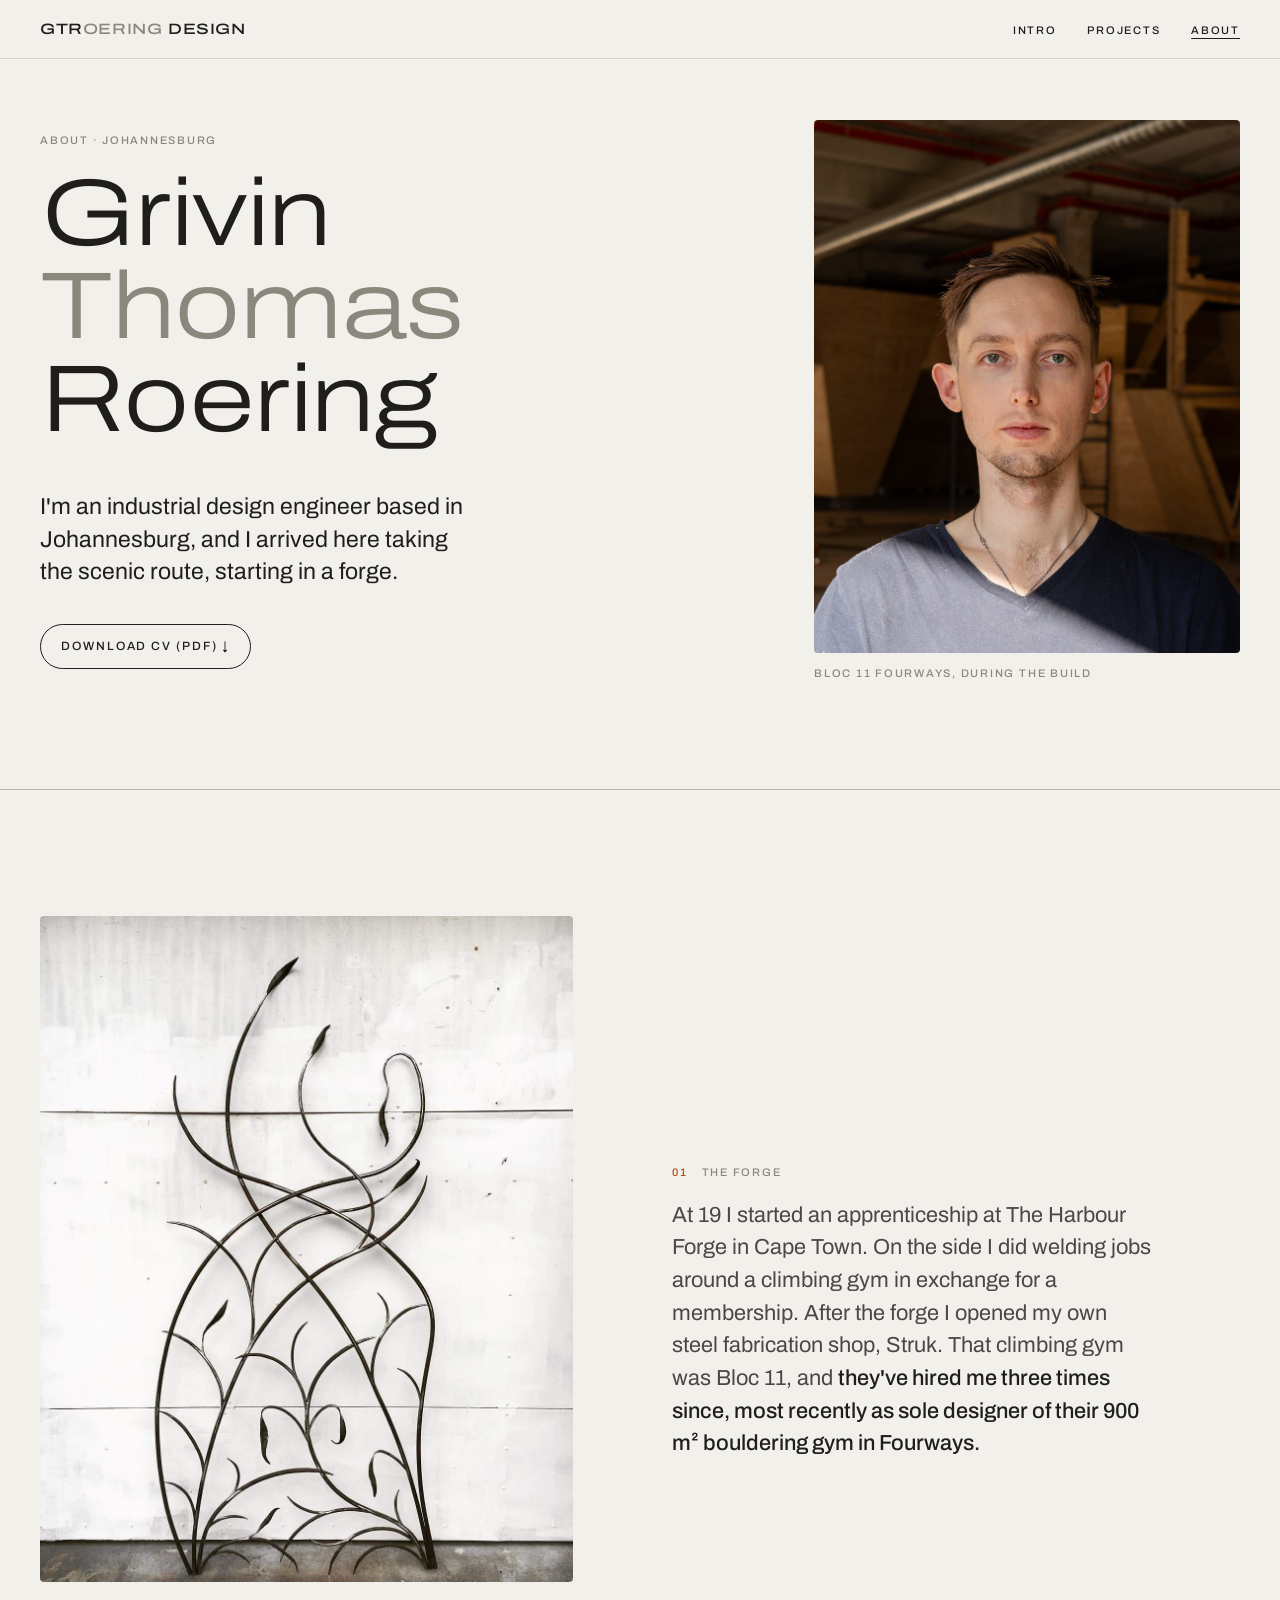
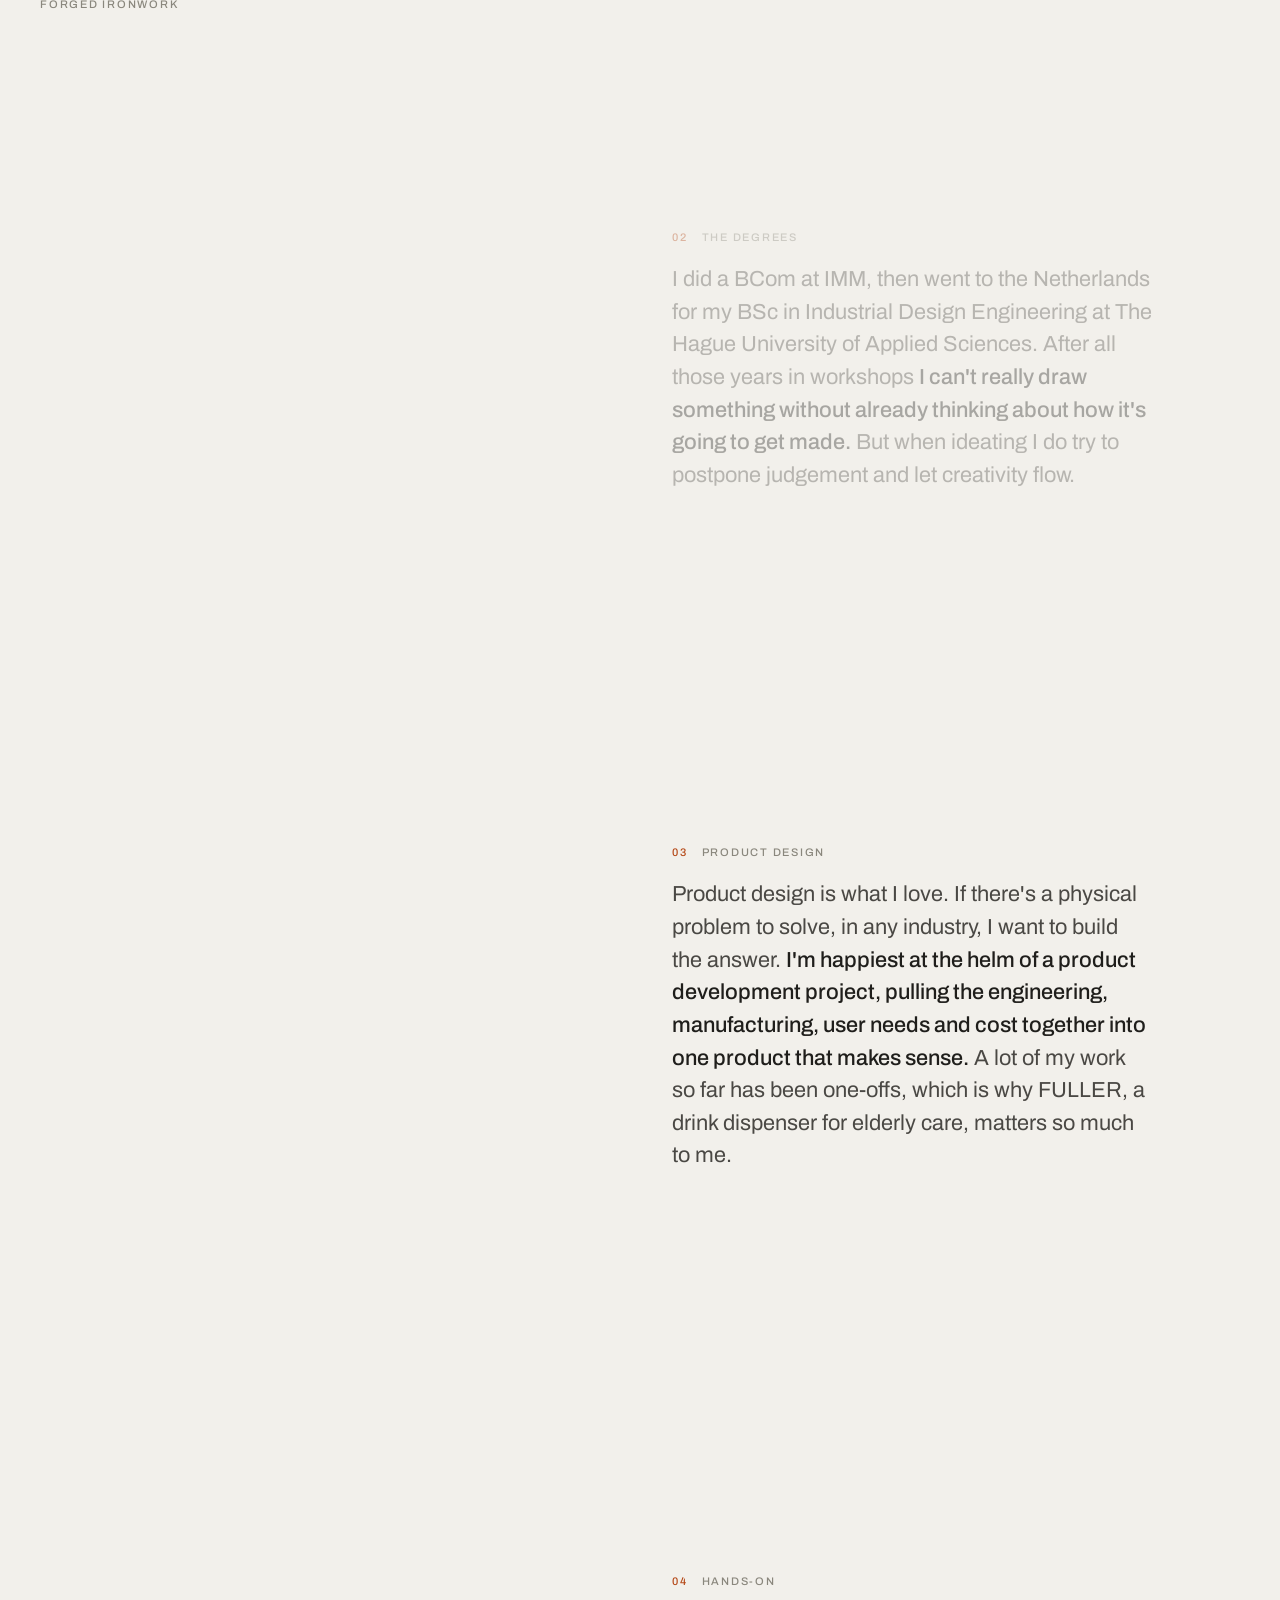
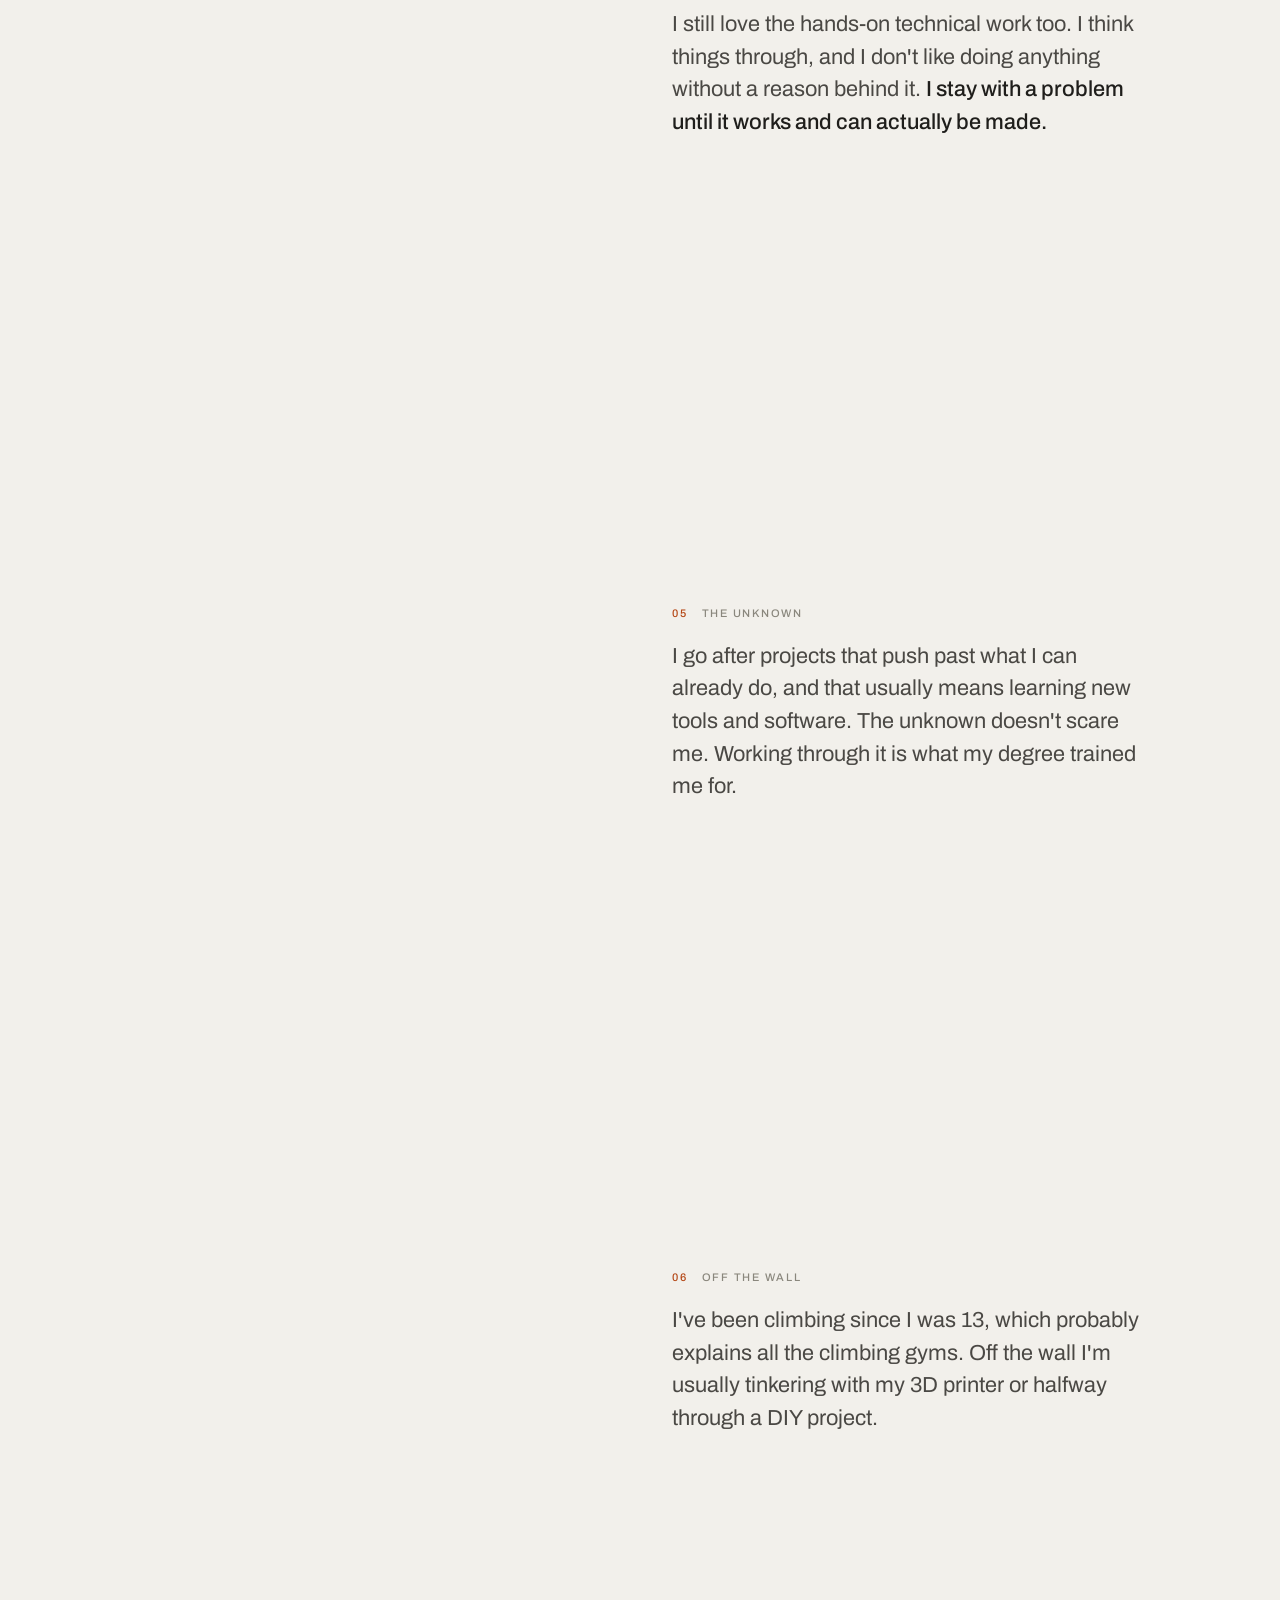
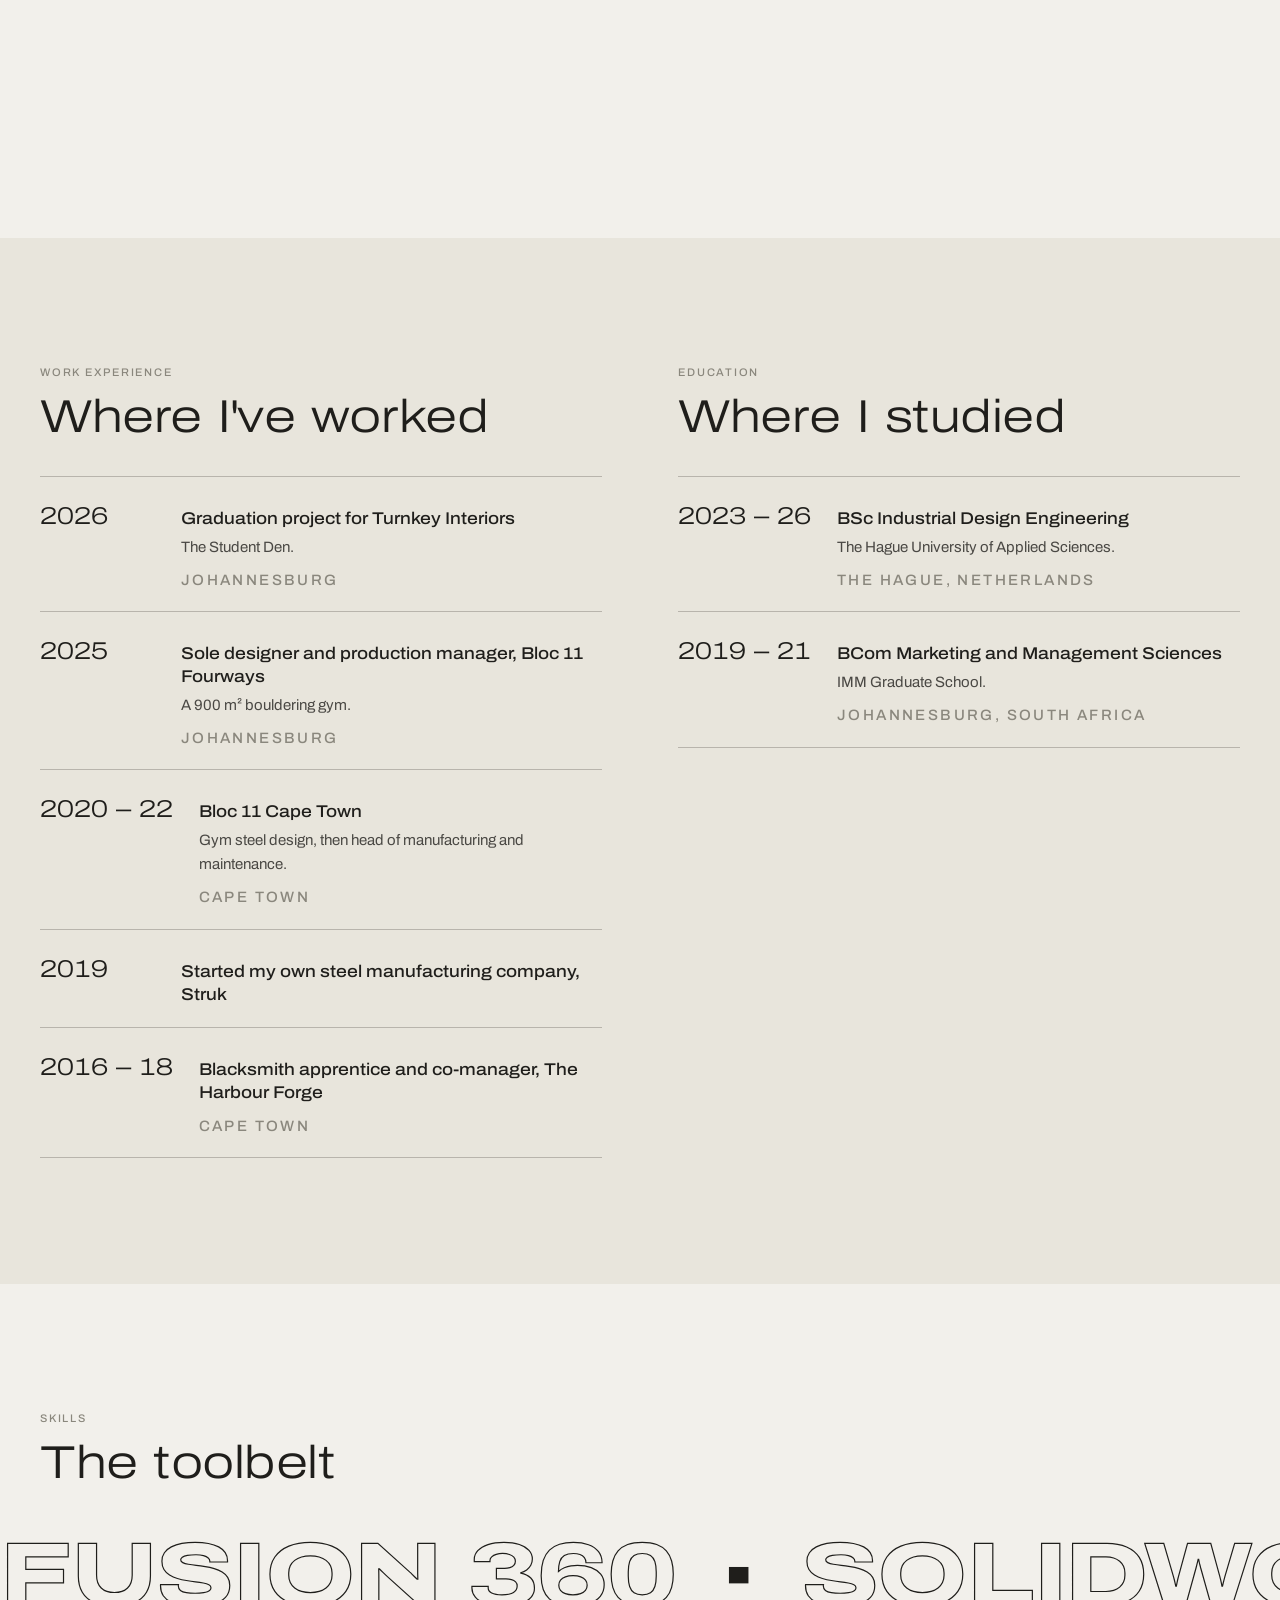
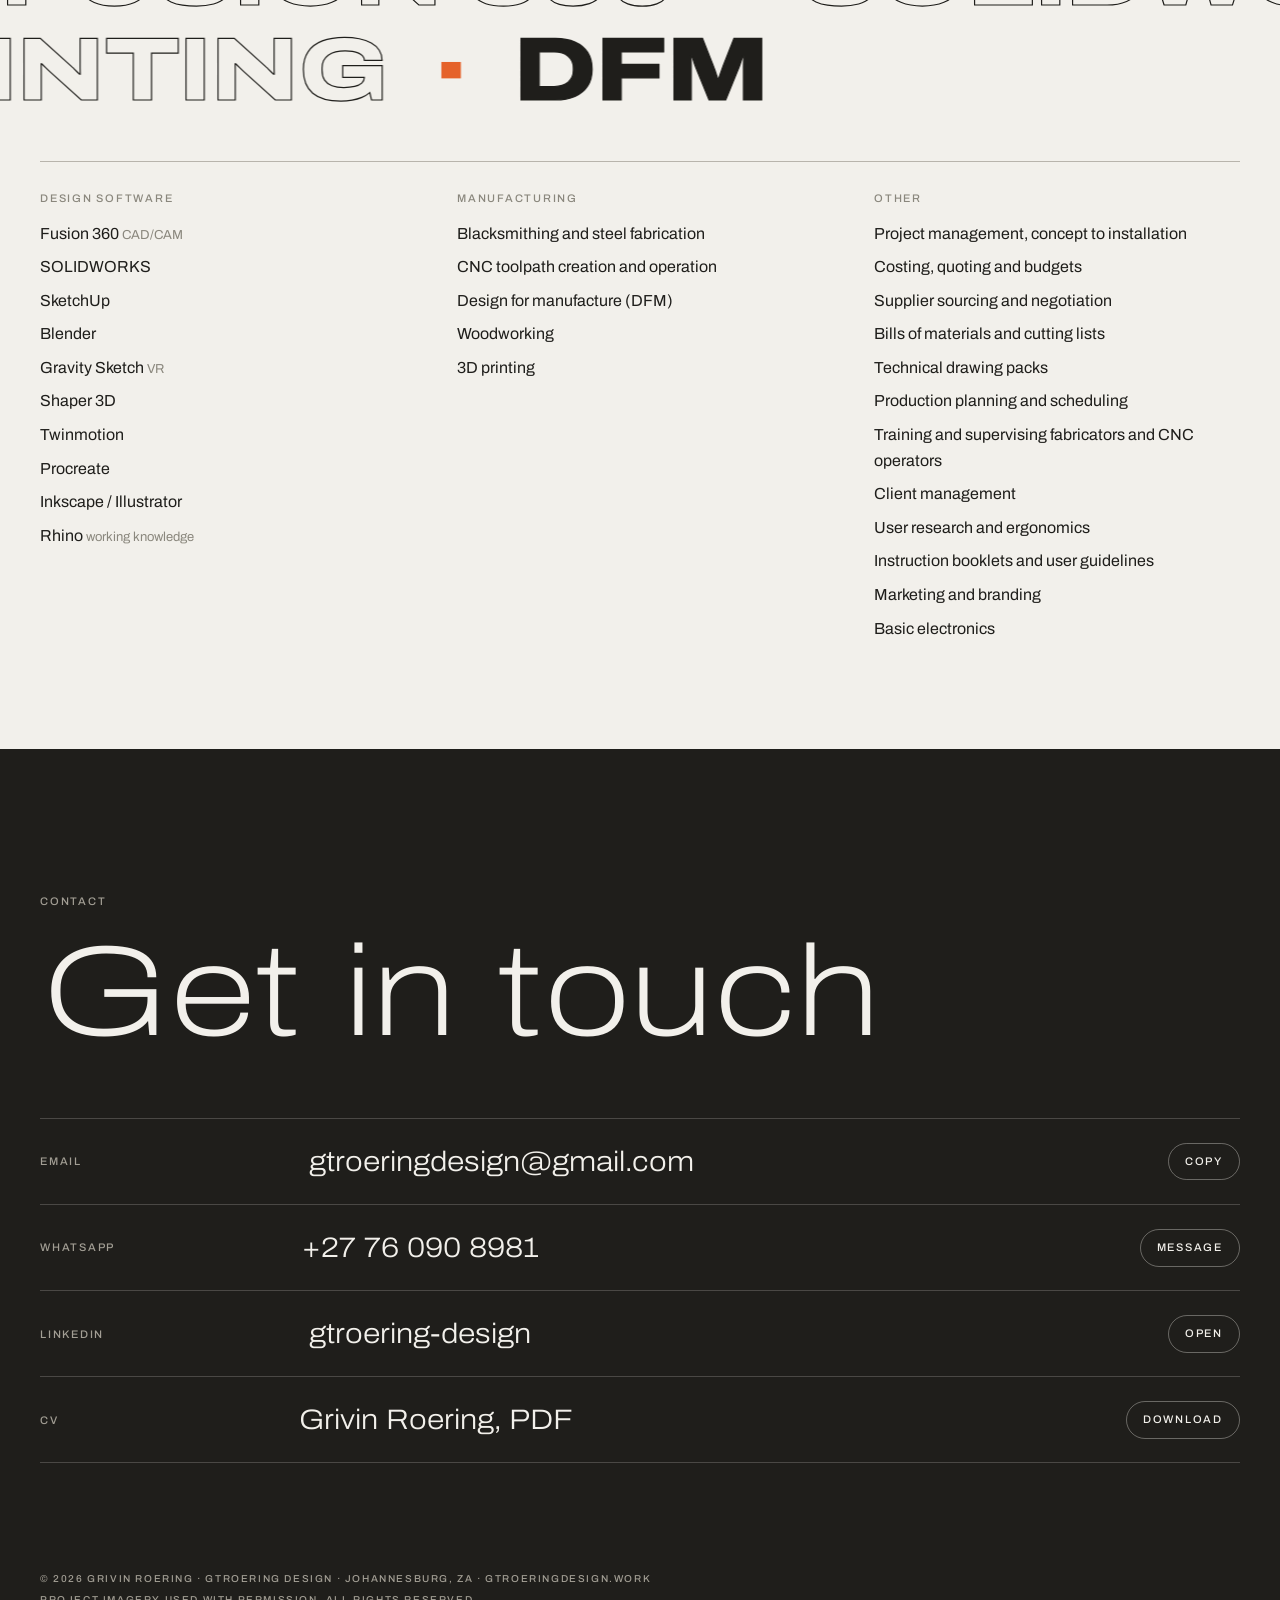
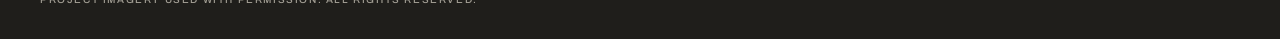
==== about.html @ cc021cee "Add files via upload" ====
<!doctype html>
<html lang="en">
<head>
<meta charset="utf-8">
<meta name="robots" content="noindex, nofollow">
<meta name="viewport" content="width=device-width, initial-scale=1, viewport-fit=cover">
<title>About · GTRoering Design</title>
<meta name="description" content="Grivin Roering, industrial design engineer in Johannesburg. From a forge in Cape Town to a BSc in The Hague.">
<meta property="og:type" content="website">
<meta property="og:site_name" content="GTRoering Design">
<meta property="og:title" content="About · GTRoering Design">
<meta property="og:description" content="Grivin Roering, industrial design engineer in Johannesburg. From a forge in Cape Town to a BSc in The Hague.">
<meta property="og:url" content="https://gtroeringdesign.github.io/about.html">
<meta property="og:image" content="https://gtroeringdesign.github.io/og-image.jpg">
<meta property="og:image:width" content="1200">
<meta property="og:image:height" content="630">
<meta name="twitter:card" content="summary_large_image">
<link rel="icon" href="favicon.ico" sizes="any">
<link rel="icon" type="image/png" href="favicon.png">
<link rel="apple-touch-icon" href="apple-touch-icon.png">
<link rel="preconnect" href="https://fonts.googleapis.com">
<link rel="preconnect" href="https://fonts.gstatic.com" crossorigin>
<link rel="stylesheet" href="https://fonts.googleapis.com/css2?family=Archivo:wdth,wght@62..125,100..900&display=swap">
<link rel="stylesheet" href="site.css?v=10">
<style>
  :root { padding-top: env(safe-area-inset-top, 0px); padding-bottom: env(safe-area-inset-bottom, 0px); }
  [hidden] { display: none !important; }
</style>
</head>
<body>

<nav class="nav wrap" aria-label="Main">
  <a class="mark" href="./">GTR<span>oering</span> Design</a>
  <ul>
    <li><a href="./">Intro</a></li>
    <li><a href="projects.html">Projects</a></li>
    <li><a href="about.html" aria-current="page">About</a></li>
  </ul>
</nav>

<main id="top" class="no-js">

  <!-- 1. Intro -->
  <section class="about-hero wrap" aria-label="Introduction">
    <div class="about-hero-grid">
      <div>
        <p class="label" style="margin-bottom:20px">About · Johannesburg</p>
        <h1 class="display"><span>Grivin</span><span class="mid">Thomas</span><span>Roering</span></h1>
        <p class="lead">I'm an industrial design engineer based in Johannesburg, and I arrived here taking the scenic route, starting in a forge.</p>
        <a class="cv-btn" href="Grivin-Roering-CV.pdf" download>Download CV <span aria-hidden="true">(PDF) &#8595;</span></a>
      </div>
      <figure class="portrait-wrap" style="margin:0">
        <div class="portrait"><img id="portrait" src="img/about-portrait.jpg" alt="Portrait of Grivin Roering inside the Bloc 11 Fourways build" width="1200" height="1500" fetchpriority="high"></div>
        <figcaption class="label">Bloc 11 Fourways, during the build</figcaption>
      </figure>
    </div>
  </section>

  <!-- 2. Story. Image column sticks while the chapters scroll past. -->
  <section class="story wrap" aria-label="My story">
    <div class="story-grid">
      <div class="story-media" aria-hidden="true">
        <div class="story-frame" id="storyFrame">
          <img class="on fit" src="img/about-forge.jpg" alt="" width="1080" height="1350">
          <img class="fit" src="img/about-degrees.jpg" alt="" width="1425" height="1069" loading="lazy">
          <img class="fit" src="img/about-fuller.jpg" alt="" width="1600" height="777" loading="lazy">
          <img src="img/about-hands-on.jpg" alt="" width="1200" height="1800" loading="lazy" style="object-position:50% 32%">
          <img src="img/about-dclab.jpg" alt="" width="1285" height="831" loading="lazy">
          <img src="img/about-climbing.jpg" alt="" width="1600" height="1280" loading="lazy">
        </div>
        <p class="label" id="storyCap">Forged ironwork</p>
      </div>

      <div class="story-text">
        <article class="chapter on" data-cap="Forged ironwork">
          <figure class="chapter-fig"><div><img class="fit" src="img/about-forge.jpg" alt="A forged steel piece of curving stems and leaves standing against a white wall" width="1080" height="1350" loading="lazy"></div><figcaption class="label">Forged ironwork</figcaption></figure>
          <p class="label"><b>01</b>The forge</p>
          <p class="t">At 19 I started an apprenticeship at The Harbour Forge in Cape Town. On the side I did welding jobs around a climbing gym in exchange for a membership. After the forge I opened my own steel fabrication shop, Struk. That climbing gym was Bloc 11, and <strong>they've hired me three times since, most recently as sole designer of their 900 m² bouldering gym in Fourways.</strong></p>
        </article>
        <article class="chapter" data-cap="FULLER · Ideation sketches">
          <figure class="chapter-fig"><div><img class="fit" src="img/about-degrees.jpg" alt="A page of ideation sketches exploring drink dispenser forms" width="1425" height="1069" loading="lazy"></div><figcaption class="label">FULLER · Ideation sketches</figcaption></figure>
          <p class="label"><b>02</b>The degrees</p>
          <p class="t">I did a BCom at IMM, then went to the Netherlands for my BSc in Industrial Design Engineering at The Hague University of Applied Sciences. After all those years in workshops <strong>I can't really draw something without already thinking about how it's going to get made.</strong> But when ideating I do try to postpone judgement and let creativity flow.</p>
        </article>
        <article class="chapter" data-cap="FULLER · Final prototype">
          <figure class="chapter-fig"><div><img class="fit" src="img/about-fuller.jpg" alt="The FULLER drink dispenser prototype" width="1600" height="777" loading="lazy"></div><figcaption class="label">FULLER · Final prototype</figcaption></figure>
          <p class="label"><b>03</b>Product design</p>
          <p class="t">Product design is what I love. If there's a physical problem to solve, in any industry, I want to build the answer. <strong>I'm happiest at the helm of a product development project, pulling the engineering, manufacturing, user needs and cost together into one product that makes sense.</strong> A lot of my work so far has been one-offs, which is why FULLER, a drink dispenser for elderly care, matters so much to me.</p>
        </article>
        <article class="chapter" data-cap="Grinding steel">
          <figure class="chapter-fig"><div><img src="img/about-hands-on.jpg" alt="Grivin grinding steel with sparks flying" width="1200" height="1800" loading="lazy" style="object-position:50% 34%"></div><figcaption class="label">Grinding steel</figcaption></figure>
          <p class="label"><b>04</b>Hands-on</p>
          <p class="t">I still love the hands-on technical work too. I think things through, and I don't like doing anything without a reason behind it. <strong>I stay with a problem until it works and can actually be made.</strong></p>
        </article>
        <article class="chapter" data-cap="Interactive Maquette · At the expo">
          <figure class="chapter-fig"><div><img src="img/about-dclab.jpg" alt="The Interactive Maquette on show at the expo" width="1285" height="831" loading="lazy"></div><figcaption class="label">Interactive Maquette · At the expo</figcaption></figure>
          <p class="label"><b>05</b>The unknown</p>
          <p class="t">I go after projects that push past what I can already do, and that usually means learning new tools and software. The unknown doesn't scare me. Working through it is what my degree trained me for.</p>
        </article>
        <article class="chapter" data-cap="Outdoor climbing">
          <figure class="chapter-fig"><div><img src="img/about-climbing.jpg" alt="A climber on an overhanging orange rock face" width="1600" height="1280" loading="lazy"></div><figcaption class="label">Outdoor climbing</figcaption></figure>
          <p class="label"><b>06</b>Off the wall</p>
          <p class="t">I've been climbing since I was 13, which probably explains all the climbing gyms. Off the wall I'm usually tinkering with my 3D printer or halfway through a DIY project.</p>
        </article>
      </div>
    </div>
  </section>

  <!-- 3. Experience and education -->
  <section class="cv wrap" aria-label="Experience and education">
    <div class="cv-grid">
      <div class="rise">
        <p class="label" style="margin-bottom:14px">Work experience</p>
        <h2 class="display">Where I've worked</h2>
        <ol class="cv-list" reversed>
          <li><span class="cv-year">2026</span><div><h3>Graduation project for Turnkey Interiors</h3><p>The Student Den.</p></div><p class="label">Johannesburg</p></li>
          <li><span class="cv-year">2025</span><div><h3>Sole designer and production manager, Bloc 11 Fourways</h3><p>A 900 m² bouldering gym.</p></div><p class="label">Johannesburg</p></li>
          <li><span class="cv-year">2020 – 22</span><div><h3>Bloc 11 Cape Town</h3><p>Gym steel design, then head of manufacturing and maintenance.</p></div><p class="label">Cape Town</p></li>
          <li><span class="cv-year">2019</span><div><h3>Started my own steel manufacturing company, Struk</h3></div></li>
          <li><span class="cv-year">2016 – 18</span><div><h3>Blacksmith apprentice and co-manager, The Harbour Forge</h3></div><p class="label">Cape Town</p></li>
        </ol>
      </div>
      <div class="rise">
        <p class="label" style="margin-bottom:14px">Education</p>
        <h2 class="display">Where I studied</h2>
        <ol class="cv-list" reversed>
          <li><span class="cv-year">2023 – 26</span><div><h3>BSc Industrial Design Engineering</h3><p>The Hague University of Applied Sciences.</p></div><p class="label">The Hague, Netherlands</p></li>
          <li><span class="cv-year">2019 – 21</span><div><h3>BCom Marketing and Management Sciences</h3><p>IMM Graduate School.</p></div><p class="label">Johannesburg, South Africa</p></li>
        </ol>
      </div>
    </div>
  </section>

  <!-- 4. Skills. The tool names slide sideways as you scroll. -->
  <section class="tools" aria-label="Skills">
    <div class="wrap">
      <p class="label" style="margin-bottom:14px">Skills</p>
      <h2 class="display" style="font-size:clamp(30px,3.6vw,56px)">The toolbelt</h2>
    </div>
    <div class="ticker" aria-hidden="true">
      <div class="ticker-row" data-dir="-1"><span>Fusion 360</span><span class="dot">·</span><span>SOLIDWORKS</span><span class="dot">·</span><span>Gravity Sketch</span><span class="dot">·</span><span>Shaper 3D</span><span class="dot">·</span><span>Blender</span><span class="dot">·</span><span>Rhino</span><span class="dot">·</span><span>SketchUp</span></div>
      <div class="ticker-row" data-dir="1"><span>Blacksmithing</span><span class="dot">·</span><span>CNC toolpaths</span><span class="dot">·</span><span>Steel fabrication</span><span class="dot">·</span><span>Woodworking</span><span class="dot">·</span><span>3D printing</span><span class="dot">·</span><span>DFM</span></div>
    </div>
    <div class="wrap">
      <div class="skill-cols">
        <div class="rise">
          <p class="label">Design software</p>
          <ul>
            <li>Fusion 360 <small>CAD/CAM</small></li>
            <li>SOLIDWORKS</li>
            <li>SketchUp</li>
            <li>Blender</li>
            <li>Gravity Sketch <small>VR</small></li>
            <li>Shaper 3D</li>
            <li>Twinmotion</li>
            <li>Procreate</li>
            <li>Inkscape / Illustrator</li>
            <li>Rhino <small>working knowledge</small></li>
          </ul>
        </div>
        <div class="rise">
          <p class="label">Manufacturing</p>
          <ul>
            <li>Blacksmithing and steel fabrication</li>
            <li>CNC toolpath creation and operation</li>
            <li>Design for manufacture (DFM)</li>
            <li>Woodworking</li>
            <li>3D printing</li>
          </ul>
        </div>
        <div class="rise">
          <p class="label">Other</p>
          <ul>
            <li>Project management, concept to installation</li>
            <li>Costing, quoting and budgets</li>
            <li>Supplier sourcing and negotiation</li>
            <li>Bills of materials and cutting lists</li>
            <li>Technical drawing packs</li>
            <li>Production planning and scheduling</li>
            <li>Training and supervising fabricators and CNC operators</li>
            <li>Client management</li>
            <li>User research and ergonomics</li>
            <li>Instruction booklets and user guidelines</li>
            <li>Marketing and branding</li>
            <li>Basic electronics</li>
          </ul>
        </div>
      </div>
    </div>
  </section>

  <!-- 5. Contact -->
  <section class="contact wrap" id="contact" aria-label="Contact">
    <p class="label" style="color:var(--on-dark-dim);margin-bottom:20px">Contact</p>
    <h2 class="display">Get in touch</h2>
    <div class="contact-rows">
      <div class="row">
        <span class="label">Email</span>
        <span class="val" id="email" data-x="Z3Ryb2VyaW5nZGVzaWduQGdtYWlsLmNvbQ=="></span>
        <button type="button" id="copyEmail">Copy</button>
      </div>
      <div class="row">
        <span class="label">WhatsApp</span>
        <span class="val" data-x="KzI3IDc2IDA5MCA4OTgx"></span>
        <a class="go" href="#" data-wa="Mjc3NjA5MDg5ODE=">Message</a>
      </div>
      <div class="row">
        <span class="label">LinkedIn</span>
        <span class="val">gtroering-design</span>
        <a class="go" href="https://www.linkedin.com/in/gtroering-design">Open</a>
      </div>
      <div class="row">
        <span class="label">CV</span>
        <span class="val">Grivin Roering, PDF</span>
        <a class="go" href="Grivin-Roering-CV.pdf" download>Download</a>
      </div>
    </div>
    <script>
      /* Email and number are stored encoded so simple scrapers reading the page code miss them */
      document.querySelectorAll('[data-x]').forEach(e => e.textContent = atob(e.dataset.x));
      document.querySelectorAll('[data-wa]').forEach(a => a.href = 'https://wa.me/' + atob(a.dataset.wa));
    </script>
    <div class="foot">
      <p class="label">© 2026 Grivin Roering · GTRoering Design · Johannesburg, ZA · gtroeringdesign.work</p>
      <p class="label">Project imagery used with permission. All rights reserved.</p>
    </div>
  </section>
</main>

<script>
(() => {
  document.getElementById('top').classList.remove('no-js');
  const reduce = matchMedia('(prefers-reduced-motion: reduce)').matches;
  const clamp = (v, a = 0, b = 1) => Math.min(b, Math.max(a, v));
  const vh = () => window.innerHeight;

  /* Portrait: slow zoom-out as the intro scrolls away */
  const portrait = document.getElementById('portrait');
  function portraitFrame() {
    if (reduce) return;
    const r = portrait.parentElement.getBoundingClientRect();
    const q = clamp(1 - r.bottom / (vh() + r.height));
    portrait.style.transform = `scale(${1.1 - 0.1 * q}) translate3d(0, ${q * 4}%, 0)`;
  }

  /* Story: whichever chapter crosses the middle of the screen sets the image */
  const chapters = [...document.querySelectorAll('.chapter')];
  const storyImgs = [...document.querySelectorAll('#storyFrame img')];
  const storyCap = document.getElementById('storyCap');
  let active = 0;
  function storyFrame() {
    const mid = vh() * 0.55;
    let best = active, bestD = Infinity;
    chapters.forEach((c, i) => {
      const r = c.getBoundingClientRect();
      const d = Math.abs(r.top + r.height / 2 - mid);
      if (d < bestD) { bestD = d; best = i; }
    });
    if (best === active) return;
    active = best;
    chapters.forEach((c, i) => c.classList.toggle('on', i === best));
    storyImgs.forEach((im, i) => im.classList.toggle('on', i === best));
    storyCap.textContent = chapters[best].dataset.cap;
    sizeFrame();
  }

  /* Frame follows the shape of the current image */
  const sframe = document.getElementById('storyFrame');
  const smedia = sframe.parentElement;
  function sizeFrame() {
    if (innerWidth < 900) { sframe.style.width = sframe.style.height = ''; return; }
    const im = storyImgs[active];
    const ar = (+im.getAttribute('width')) / (+im.getAttribute('height'));
    const maxW = smedia.clientWidth;
    const maxH = Math.min(vh() * 0.74, smedia.clientHeight - 88 - 40 - 40);
    let w = maxW, h = w / ar;
    if (h > maxH) { h = maxH; w = h * ar; }
    sframe.style.width = Math.round(w) + 'px';
    sframe.style.height = Math.round(h) + 'px';
  }

  /* Ticker: rows slide in opposite directions with scroll */
  const rows = [...document.querySelectorAll('.ticker-row')];
  function tickerFrame() {
    if (reduce) return;
    rows.forEach(row => {
      const r = row.getBoundingClientRect();
      const q = clamp((vh() - r.top) / (vh() + r.height));
      const span = Math.max(0, row.scrollWidth - innerWidth * 0.6);
      const dir = +row.dataset.dir;
      const x = dir < 0 ? -q * span : -(1 - q) * span;
      row.style.transform = `translate3d(${x}px,0,0)`;
    });
  }

  /* Reveal */
  const io = 'IntersectionObserver' in window ? new IntersectionObserver(es => es.forEach(e => {
    if (e.isIntersecting) { e.target.classList.add('in'); io.unobserve(e.target); }
  }), { threshold: 0.2 }) : null;
  document.querySelectorAll('.rise').forEach(el => io ? io.observe(el) : el.classList.add('in'));

  /* Copy email */
  const copyBtn = document.getElementById('copyEmail');
  copyBtn.addEventListener('click', () => {
    const el = document.getElementById('email');
    const done = () => { copyBtn.textContent = 'Copied'; setTimeout(() => copyBtn.textContent = 'Copy', 1800); };
    const fallback = () => {
      const r = document.createRange(); r.selectNodeContents(el);
      const s = getSelection(); s.removeAllRanges(); s.addRange(r);
      copyBtn.textContent = 'Selected';
    };
    try { navigator.clipboard.writeText(el.textContent.trim()).then(done, fallback); } catch (e) { fallback(); }
  });

  let ticking = false;
  const frame = () => { ticking = false; portraitFrame(); storyFrame(); tickerFrame(); };
  addEventListener('scroll', () => { if (!ticking) { ticking = true; requestAnimationFrame(frame); } }, { passive: true });
  addEventListener('resize', () => { frame(); sizeFrame(); });
  frame(); sizeFrame();
})();
</script>
<script src="mobile-motion.js" defer></script>
</body>
</html>
---- site.css ----
/* Layout: one sticky process sequence (concept, CAD, CNC, installed) told through the Bloc 11 build,
   then a pinned horizontal run of six projects, closing on the route from the forge.
   Single deliberate look: the site's warm workshop grey, ink, and the orange stripe off the Bloc 11 walls. */
:root {
  --ground: #F2F0EB;
  --panel: #E8E5DC;
  --ink: #1F1E1B;
  --body: #4A4844;
  --caption: #8A877D;
  --rule: #B8B4AC;
  --signal: #E5622A;
  --signal-ink: #B44614;
  --on-dark: #F2F0EB;
  --on-dark-dim: #A29E94;
  --shade: rgba(22, 21, 19, 0.86);

  --font: "Archivo", "Helvetica Neue", Arial, sans-serif;
  --gutter: clamp(16px, 3.2vw, 40px);
  --measure: 64ch;
  color-scheme: light;
}

* { box-sizing: border-box; }
html { scroll-behavior: smooth; }
@media (prefers-reduced-motion: reduce) { html { scroll-behavior: auto; } }
body {
  margin: 0;
  background: var(--ground);
  color: var(--body);
  font-family: var(--font);
  font-size: 16px;
  line-height: 1.6;
  -webkit-font-smoothing: antialiased;
  text-rendering: optimizeLegibility;
}
body::before {
  content: ""; position: fixed; inset: 0 0 auto; height: env(safe-area-inset-top, 0px);
  z-index: 21; background: var(--ground);
}
img { max-width: 100%; display: block; }
a { color: inherit; }
a:focus-visible, button:focus-visible { outline: 2px solid var(--signal); outline-offset: 3px; }

.wrap {
  padding-left: max(var(--gutter), env(safe-area-inset-left, 0px));
  padding-right: max(var(--gutter), env(safe-area-inset-right, 0px));
}
.label {
  font-size: 11px; font-weight: 500; letter-spacing: 0.16em; text-transform: uppercase;
  color: var(--caption); line-height: 1.5; margin: 0;
}
.display {
  font-family: var(--font); font-stretch: 125%; font-weight: 300; color: var(--ink);
  letter-spacing: -0.01em; line-height: 0.98; text-wrap: balance; margin: 0;
}

/* ---------- Nav ---------- */
.nav {
  position: fixed; top: 0; left: 0; right: 0; z-index: 20;
  display: flex; justify-content: space-between; align-items: center; gap: 16px;
  padding-top: calc(env(safe-area-inset-top, 0px) + 16px); padding-bottom: 16px;
  color: var(--ink); background: rgba(242, 240, 235, 0.92);
  -webkit-backdrop-filter: blur(10px); backdrop-filter: blur(10px);
  border-bottom: 1px solid rgba(184, 180, 172, 0.5);
}
.nav a { text-decoration: none; }
.mark { font-stretch: 125%; font-weight: 500; font-size: 15px; letter-spacing: 0.04em; text-transform: uppercase; white-space: nowrap; }
.mark span { color: var(--caption); }
.nav ul { display: flex; gap: clamp(14px, 2.4vw, 32px); list-style: none; margin: 0; padding: 0; }
.nav ul a { font-size: 11px; font-weight: 500; letter-spacing: 0.16em; text-transform: uppercase; }
.nav ul a:hover, .nav ul a[aria-current] { text-decoration: underline; text-underline-offset: 4px; }

/* ---------- Hero: process sequence ---------- */
.hero { position: relative; height: 420vh; }
.hero-stage {
  position: sticky; top: 0; height: 100vh; height: 100svh; overflow: hidden; background: var(--ground);
}
.hero-frame {
  position: absolute; inset: 0; overflow: hidden; background: var(--ink);
  --ci-t: 68px; --ci-s: 3vw; --cr: 6px;
  clip-path: inset(var(--ci-t) var(--ci-s) var(--ci-s) var(--ci-s) round var(--cr));
}
.hero-img {
  position: absolute; inset: 0; width: 100%; height: 100%; object-fit: cover;
  opacity: 0; transition: opacity 0.7s ease; will-change: opacity, transform;
}
.hero-img.on { opacity: 1; }
.hero-frame::after {
  content: ""; position: absolute; inset: 0; pointer-events: none;
  background:
    linear-gradient(to top, var(--shade) 0%, rgba(22, 21, 19, 0.45) 42%, rgba(22, 21, 19, 0.1) 70%),
    linear-gradient(to left, rgba(22, 21, 19, 0.55) 0%, rgba(22, 21, 19, 0) 40%),
    linear-gradient(to bottom, rgba(22, 21, 19, 0.6) 0%, rgba(22, 21, 19, 0) 38%);
}
.hero-content {
  position: absolute; z-index: 2; left: 0; right: 0; bottom: 0;
  padding-left: max(calc(3vw + clamp(18px, 3vw, 48px)), env(safe-area-inset-left, 0px));
  padding-right: max(calc(3vw + clamp(18px, 3vw, 48px)), env(safe-area-inset-right, 0px));
  padding-bottom: calc(3vw + clamp(20px, 4vh, 48px));
}
.hero-content .label { color: var(--on-dark-dim); margin-bottom: clamp(12px, 2vh, 24px); }
.steps { list-style: none; margin: 0; padding: 0; }
.steps li {
  font-stretch: 125%; font-weight: 800; text-transform: uppercase;
  font-size: min(8.6vw, 15.5vh, 164px); line-height: 0.92; letter-spacing: -0.015em;
  color: transparent; -webkit-text-stroke: 1.2px rgba(242, 240, 235, 0.6);
  display: flex; align-items: flex-start; gap: 0.18em;
  transition: color 0.35s ease, -webkit-text-stroke-color 0.35s ease;
}
.steps li i {
  font-style: normal; font-stretch: 100%; font-weight: 500; font-size: 11px; letter-spacing: 0.16em;
  -webkit-text-stroke: 0; color: var(--on-dark-dim); margin-top: 0.9em; min-width: 2.2em;
}
.steps li.on { color: var(--on-dark); -webkit-text-stroke-color: var(--on-dark); }
.steps li.on i { color: var(--signal); }
.steps li .arrow { font-weight: 300; -webkit-text-stroke: 0; color: var(--signal); opacity: 0; transition: opacity 0.35s; }
.steps li .arrow { display: inline-flex; align-self: center; }
.steps li .arrow svg { width: 0.5em; height: 0.5em; fill: none; stroke: currentColor; stroke-width: 2.4; stroke-linecap: square; stroke-linejoin: miter; overflow: visible; }
.steps li.on .arrow { opacity: 1; }

.hero-detail {
  position: absolute; z-index: 2; top: calc(68px + clamp(18px, 3vw, 40px));
  right: max(calc(3vw + clamp(18px, 3vw, 48px)), env(safe-area-inset-right, 0px));
  width: min(34ch, 40vw); color: var(--on-dark);
}
.hero-detail .label { color: var(--on-dark-dim); }
.hero-detail .count { font-stretch: 125%; font-weight: 300; font-size: 40px; line-height: 1; margin: 0 0 14px; font-variant-numeric: tabular-nums; }
.hero-detail .count span { color: var(--on-dark-dim); }
.hero-detail p.desc { margin: 10px 0 0; font-size: 15px; line-height: 1.55; color: var(--on-dark); min-height: 4.7em; }
.rail {
  position: absolute; z-index: 2; right: calc(3vw + 14px); top: 50%; translate: 0 -50%;
  width: 2px; height: 26vh; background: rgba(242, 240, 235, 0.22);
}
.rail b { position: absolute; inset: 0 0 auto; height: 0%; background: var(--signal); }
.hint {
  position: absolute; z-index: 2; bottom: calc(3vw + 18px);
  right: max(calc(3vw + clamp(18px, 3vw, 48px)), env(safe-area-inset-right, 0px));
  color: var(--on-dark-dim); display: flex; align-items: center; gap: 10px;
  transition: opacity 0.4s;
}
.hint::after { content: ""; width: 40px; height: 1px; background: currentColor; }

/* ---------- Statement with scroll fill ---------- */
.statement { padding-block: clamp(96px, 18vh, 200px) clamp(72px, 12vh, 140px); }
.statement .display { font-size: clamp(34px, 5.6vw, 92px); max-width: 17ch; }
.fill .w { color: var(--rule); transition: color 0.25s ease; }
.fill .w.lit { color: var(--ink); }
.fill .w.hot.lit { color: var(--signal); }
.statement-foot {
  display: grid; grid-template-columns: minmax(0, 1fr) minmax(0, 1fr); gap: clamp(24px, 4vw, 64px);
  margin-top: clamp(48px, 8vh, 96px); padding-top: 22px; border-top: 1px solid var(--rule); align-items: start;
}
.statement-foot p { margin: 0; max-width: 46ch; font-size: clamp(16px, 1.35vw, 19px); }
.links { display: flex; flex-wrap: wrap; gap: 12px 28px; justify-content: flex-end; }
.links a {
  font-size: 11px; font-weight: 500; letter-spacing: 0.16em; text-transform: uppercase; color: var(--ink);
  text-decoration: none; border-bottom: 1px solid var(--ink); padding-bottom: 4px;
}
.links a:hover { color: var(--signal-ink); border-color: var(--signal-ink); }

/* ---------- Figures band ---------- */
.figures { background: var(--ink); color: var(--on-dark); padding-block: clamp(64px, 12vh, 128px); }
.figures .label { color: var(--on-dark-dim); }
.fig-grid {
  display: grid; grid-template-columns: repeat(4, minmax(0, 1fr)); gap: 0;
  margin-top: clamp(28px, 5vh, 56px); border-top: 1px solid rgba(242, 240, 235, 0.2);
}
.fig { padding: 28px clamp(12px, 2vw, 28px) 0 0; min-width: 0; }
.fig + .fig { border-left: 1px solid rgba(242, 240, 235, 0.2); padding-left: clamp(12px, 2vw, 28px); }
.fig-num {
  font-stretch: 125%; font-weight: 300; font-size: clamp(44px, 6.4vw, 104px); line-height: 1;
  color: var(--on-dark); font-variant-numeric: tabular-nums; white-space: nowrap; letter-spacing: -0.02em;
}
.fig-num small { font-size: 0.42em; font-weight: 400; color: var(--signal); margin-left: 0.08em; letter-spacing: 0; }
.fig p { margin: 18px 0 6px; font-size: 15px; line-height: 1.5; color: var(--on-dark); max-width: 26ch; }
.fig .label { font-size: 10px; }

/* ---------- Work: vertical by default, pinned horizontal when JS enables it ---------- */
.work { position: relative; }
.work-stage { padding-block: clamp(72px, 12vh, 128px); }
.work-track { display: grid; gap: clamp(56px, 9vh, 96px); }
.work-intro .display { font-size: clamp(40px, 6vw, 96px); }
.work-intro p { margin: 18px 0 0; max-width: 36ch; }
.card { display: grid; gap: 22px; min-width: 0; }
.card-media { position: relative; overflow: hidden; aspect-ratio: 16 / 10; background: var(--panel); border-radius: 4px; max-width: 100%; }
.card-media img {
  position: absolute; inset: 0; width: 100%; height: 100%; object-fit: cover;
  transform: scale(1.12); transition: filter 0.4s ease; will-change: transform;
}
.card-media:hover img { filter: brightness(1.06); }
.card-body {
  display: grid; grid-template-columns: auto minmax(0, 1fr) minmax(0, 1fr); gap: 8px clamp(16px, 2.6vw, 40px);
  align-items: start; border-top: 1px solid var(--rule); padding-top: 16px;
}
.card-num {
  font-stretch: 125%; font-weight: 800; font-size: clamp(40px, 4.4vw, 72px); line-height: 0.85;
  color: transparent; -webkit-text-stroke: 1.2px var(--ink); font-variant-numeric: tabular-nums;
}
.card h3 { font-stretch: 125%; font-weight: 400; font-size: clamp(24px, 2.4vw, 38px); line-height: 1.05; color: var(--ink); margin: 6px 0 0; text-wrap: balance; }
.card .role { margin: 0; font-weight: 500; color: var(--ink); font-size: 15px; }
.card .usp { margin: 6px 0 0; font-size: 15px; }
.card .label { grid-column: 2 / -1; }
.work-outro { display: flex; flex-direction: column; justify-content: center; gap: 22px; }
.work-outro .display { font-size: clamp(28px, 3.2vw, 52px); max-width: none; overflow-wrap: break-word; }
.work-progress { display: none; }

.work.is-pinned .work-stage {
  position: sticky; top: 0; height: 100vh; height: 100svh; overflow: hidden; padding-block: 0;
  display: flex; flex-direction: column; justify-content: center;
}
.work.is-pinned .work-track {
  display: flex; gap: clamp(32px, 4vw, 72px); align-items: center; width: max-content;
  padding-top: 64px; will-change: transform;
}
.work.is-pinned .work-intro { width: min(34vw, 520px); flex: none; }
.work.is-pinned .card { width: min(64vw, calc((100svh - 300px) * 1.6), 1180px); flex: none; }
.work.is-pinned .work-outro { width: min(36vw, 560px); flex: none; }
.work.is-pinned .work-progress {
  display: flex; align-items: center; gap: 16px; position: absolute; left: 0; right: 0; bottom: clamp(20px, 4vh, 40px);
}
.work-progress .bar { flex: 1; height: 1px; background: var(--rule); position: relative; }
.work-progress .bar b { position: absolute; inset: 0 auto 0 0; width: 0%; background: var(--ink); }
.work-progress .label { font-variant-numeric: tabular-nums; color: var(--ink); }

/* ---------- Route ---------- */
.route { padding-block: clamp(88px, 16vh, 176px) clamp(72px, 12vh, 140px); border-top: 1px solid var(--rule); }
.route .display { font-size: clamp(30px, 4.2vw, 68px); max-width: 20ch; }
.route-line { position: relative; margin-top: clamp(48px, 8vh, 88px); }
.route-line .track { position: absolute; left: 0; right: 0; top: 7px; height: 1px; background: var(--rule); }
.route-line .track b { position: absolute; inset: 0 auto 0 0; width: 0%; background: var(--signal); }
.stops { list-style: none; margin: 0; padding: 0; display: grid; grid-template-columns: repeat(6, minmax(0, 1fr)); gap: clamp(12px, 2vw, 28px); position: relative; }
.stops li { min-width: 0; padding-top: 34px; position: relative; }
.stops li::before {
  content: ""; position: absolute; top: 0; left: 0; width: 15px; height: 15px; border-radius: 50%;
  background: var(--ground); border: 1px solid var(--rule); transition: background 0.3s, border-color 0.3s;
}
.stops li.on::before { background: var(--signal); border-color: var(--signal); }
.stops h4 { margin: 0 0 6px; font-stretch: 112%; font-weight: 500; font-size: 17px; line-height: 1.25; color: var(--ink); }
.stops p { margin: 0; font-size: 14px; line-height: 1.5; }
.stops .label { margin-top: 10px; }

/* ---------- Belief ---------- */
.belief { background: var(--panel); padding-block: clamp(88px, 16vh, 176px); }
.belief blockquote { margin: 0; }
.belief .display { font-size: clamp(30px, 4.4vw, 72px); max-width: 22ch; }
.belief p.after { margin: clamp(28px, 5vh, 48px) 0 0; max-width: 44ch; font-size: clamp(17px, 1.5vw, 21px); color: var(--ink); }

/* ---------- Contact ---------- */
.contact { background: var(--ink); color: var(--on-dark); padding-block: clamp(88px, 16vh, 176px) 32px; }
.contact .display { color: var(--on-dark); font-size: clamp(48px, 10vw, 176px); font-weight: 200; }
.contact-rows { margin-top: clamp(40px, 7vh, 80px); border-top: 1px solid rgba(242, 240, 235, 0.2); }
.row {
  display: grid; grid-template-columns: minmax(90px, 0.6fr) minmax(0, 2fr) auto; gap: 16px; align-items: center;
  padding-block: 20px; border-bottom: 1px solid rgba(242, 240, 235, 0.2);
}
.row .label { color: var(--on-dark-dim); }
.row .val { font-stretch: 112%; font-size: clamp(18px, 2.2vw, 30px); font-weight: 300; color: var(--on-dark); overflow-wrap: anywhere; user-select: all; min-width: 0; }
.row a.go, .row button {
  font: inherit; font-size: 11px; font-weight: 500; letter-spacing: 0.16em; text-transform: uppercase;
  color: var(--on-dark); background: none; border: 1px solid rgba(242, 240, 235, 0.35); border-radius: 999px;
  padding: 9px 16px; cursor: pointer; text-decoration: none; white-space: nowrap;
}
.row a.go:hover, .row button:hover { border-color: var(--signal); color: var(--signal); }
.foot { margin-top: clamp(64px, 12vh, 120px); display: grid; gap: 6px; }
.foot .label { color: var(--on-dark-dim); font-size: 10px; }

/* ---------- Reveal ---------- */
.rise { transform: translateY(22px); transition: transform 0.9s cubic-bezier(.2,.7,.2,1); }
.no-js .rise, .rise.in { transform: none; }
.sr-only { position: absolute; width: 1px; height: 1px; overflow: hidden; clip-path: inset(50%); white-space: nowrap; }

/* ---------- Narrow screens ---------- */
@media (max-width: 899px) {
  .hero-detail { width: auto; left: max(calc(12px + 18px), env(safe-area-inset-left, 0px)); right: max(calc(12px + 18px), env(safe-area-inset-right, 0px)); top: calc(60px + 18px); }
  .hero-detail .count { font-size: 30px; margin-bottom: 8px; }
  .hero-frame { --ci-t: 60px; --ci-s: 12px; }
  .hero-content { padding-left: max(30px, env(safe-area-inset-left, 0px)); padding-right: max(30px, env(safe-area-inset-right, 0px)); padding-bottom: 40px; }
  .steps li { font-stretch: 100%; font-size: min(12.6vw, 11vh); }
  .rail { right: 20px; }
  .hint { display: none; }
  .statement-foot { grid-template-columns: minmax(0, 1fr); }
  .links { justify-content: flex-start; }
  .fig-grid { grid-template-columns: repeat(2, minmax(0, 1fr)); }
  .fig:nth-child(3) { border-left: 0; padding-left: 0; }
  .fig { padding-bottom: 28px; }
  .card-body { grid-template-columns: auto minmax(0, 1fr); }
  .card-body > :last-child { grid-column: 1 / -1; }
  .stops { grid-template-columns: minmax(0, 1fr); gap: 28px; }
  .route-line .track { left: 7px; right: auto; top: 0; bottom: 0; width: 1px; height: auto; }
  .route-line .track b { inset: 0 0 auto 0; width: 100%; height: 0%; }
  .stops li { padding-top: 0; padding-left: 36px; }
  .row { grid-template-columns: minmax(0, 1fr) auto; }
  .row .label { grid-column: 1 / -1; }
  .mark { font-size: 12px; font-stretch: 100%; letter-spacing: 0.02em; }
  .nav ul { gap: 12px; }
  .nav ul a { font-size: 10px; letter-spacing: 0.1em; }
}
@media (max-width: 420px) {
  .fig-grid { grid-template-columns: minmax(0, 1fr); }
  .fig + .fig { border-left: 0; padding-left: 0; border-top: 1px solid rgba(242, 240, 235, 0.2); }
}
@media (prefers-reduced-motion: reduce) {
  .hero-img, .steps li, .fill .w, .rise, .stops li::before { transition: none; }
  .rise { transform: none; }
}

/* =========================================================
   About page
   ========================================================= */
.about-hero { padding-block: calc(env(safe-area-inset-top, 0px) + 120px) clamp(72px, 12vh, 140px); }
.about-hero-grid { display: grid; grid-template-columns: minmax(0, 1.25fr) minmax(0, 0.75fr); gap: clamp(28px, 5vw, 80px); align-items: end; }
.about-hero h1 { font-size: clamp(46px, 7.4vw, 132px); font-weight: 300; }
.about-hero h1 span { display: block; }
.about-hero h1 .mid { color: var(--caption); }
.about-hero .lead { margin: clamp(28px, 5vh, 48px) 0 0; max-width: 34ch; font-size: clamp(19px, 1.8vw, 26px); line-height: 1.4; color: var(--ink); }
.portrait { position: relative; overflow: hidden; border-radius: 4px; aspect-ratio: 4 / 5; background: var(--panel); max-width: 100%; }
.portrait img { position: absolute; inset: 0; width: 100%; height: 100%; object-fit: cover; transform: scale(1.1); will-change: transform; }
.portrait-wrap .label { margin-top: 12px; }

.story { border-top: 1px solid var(--rule); }
.story-grid { display: grid; grid-template-columns: minmax(0, 1fr) minmax(0, 1fr); gap: clamp(28px, 5vw, 88px); }
.story-media { position: sticky; top: 0; height: 100vh; height: 100svh; display: flex; flex-direction: column; justify-content: center; padding-block: 88px 40px; }
.story-frame { position: relative; flex: 1; max-height: 74vh; overflow: hidden; border-radius: 4px; background: var(--ink); }
.story-frame img { position: absolute; inset: 0; width: 100%; height: 100%; object-fit: cover; opacity: 0; transform: scale(1.06); transition: opacity 0.7s ease, transform 1.2s cubic-bezier(.2,.7,.2,1); }
.story-frame img.on { opacity: 1; transform: scale(1); }
.story-media .label { margin-top: 14px; min-height: 1.5em; }
.story-text { padding-block: 22vh 18vh; }
.chapter { min-height: 72vh; display: flex; flex-direction: column; justify-content: center; padding-block: 40px; }
.chapter .label { margin-bottom: 18px; display: flex; gap: 14px; }
.chapter .label b { color: var(--signal-ink); font-weight: 500; }
.chapter p.t { margin: 0; max-width: 40ch; font-size: clamp(18px, 1.7vw, 24px); line-height: 1.5; color: var(--body); }
.chapter p.t strong { color: var(--ink); font-weight: 500; }
.chapter-fig { display: none; }
.chapter { opacity: 0.35; transition: opacity 0.5s ease; }
.chapter.on { opacity: 1; }

.cv { background: var(--panel); padding-block: clamp(88px, 14vh, 160px); }
.cv-grid { display: grid; grid-template-columns: minmax(0, 1fr) minmax(0, 1fr); gap: clamp(40px, 6vw, 96px); }
.cv h2 { font-size: clamp(30px, 3.6vw, 56px); margin-bottom: clamp(24px, 4vh, 40px); }
.cv-list { list-style: none; margin: 0; padding: 0; border-top: 1px solid var(--rule); }
.cv-list li { display: grid; grid-template-columns: minmax(7.2em, auto) minmax(0, 1fr); gap: 4px clamp(16px, 2vw, 32px); padding-block: 20px; border-bottom: 1px solid var(--rule); align-items: baseline; }
.cv-year { font-stretch: 125%; font-weight: 300; font-size: clamp(20px, 1.9vw, 28px); color: var(--ink); font-variant-numeric: tabular-nums; white-space: nowrap; }
.cv-list h3 { margin: 0; font-stretch: 112%; font-weight: 500; font-size: 17px; line-height: 1.35; color: var(--ink); }
.cv-list p { margin: 4px 0 0; font-size: 15px; }
.cv-list .label { grid-column: 2; margin-top: 6px; }

.tools { padding-block: clamp(88px, 14vh, 160px) clamp(72px, 12vh, 140px); overflow: hidden; }
.ticker { margin-block: clamp(28px, 5vh, 56px); display: grid; gap: 6px; }
.ticker-row { display: flex; gap: 0.5em; white-space: nowrap; will-change: transform;
  font-stretch: 125%; font-weight: 800; text-transform: uppercase; font-size: clamp(40px, 7vw, 120px); line-height: 1; letter-spacing: -0.015em;
  color: transparent; -webkit-text-stroke: 1.2px var(--ink); }
.ticker-row span:nth-child(3n+2) { color: var(--ink); }
.ticker-row .dot { color: var(--signal); -webkit-text-stroke: 0; }
.skill-cols { display: grid; grid-template-columns: repeat(3, minmax(0, 1fr)); gap: clamp(24px, 4vw, 64px); border-top: 1px solid var(--rule); padding-top: 28px; }
.skill-cols ul { list-style: none; margin: 14px 0 0; padding: 0; display: grid; gap: 8px; }
.skill-cols li { color: var(--ink); font-size: 16px; }
.skill-cols li small { color: var(--caption); font-size: 13px; }

@media (max-width: 899px) {
  .about-hero { padding-top: calc(env(safe-area-inset-top, 0px) + 96px); }
  .about-hero-grid { grid-template-columns: minmax(0, 1fr); align-items: start; }
  .portrait-wrap { max-width: 420px; }
  .story-grid { grid-template-columns: minmax(0, 1fr); }
  .story-media { display: none; }
  .story-text { padding-block: 56px 24px; }
  .chapter { min-height: 0; opacity: 1; padding-block: 28px; }
  .chapter-fig { display: block; margin: 0 0 18px; }
  .chapter-fig div { position: relative; overflow: hidden; border-radius: 4px; aspect-ratio: 3 / 2; background: var(--panel); }
  .chapter-fig img { width: 100%; height: 100%; object-fit: cover; }
  .chapter-fig .label { margin-top: 10px; }
  .cv-grid { grid-template-columns: minmax(0, 1fr); }
  .skill-cols { grid-template-columns: minmax(0, 1fr); }
}
@media (prefers-reduced-motion: reduce) {
  .story-frame img, .chapter { transition: none; }
}

/* =========================================================
   Projects page
   ========================================================= */
.proj-head { padding-block: calc(env(safe-area-inset-top, 0px) + 120px) clamp(56px, 10vh, 112px); }
.proj-head h1 { font-size: clamp(56px, 10vw, 176px); font-weight: 300; }
.proj-head .intro { margin: 22px 0 0; max-width: 44ch; font-size: clamp(17px, 1.5vw, 21px); color: var(--ink); }
.proj-index { list-style: none; margin: clamp(48px, 8vh, 88px) 0 0; padding: 0; border-top: 1px solid var(--ink); }
.proj-index a {
  position: relative; display: grid; grid-template-columns: 4.2em minmax(0, 1.4fr) minmax(0, 1fr) auto; gap: 16px; align-items: baseline;
  padding-block: 18px; border-bottom: 1px solid var(--rule); text-decoration: none; color: var(--ink);
  transition: padding-left 0.35s cubic-bezier(.2,.7,.2,1), color 0.2s;
}
.proj-index a:hover { padding-left: 14px; color: var(--signal-ink); }
.proj-index .n { font-stretch: 125%; font-weight: 300; font-size: clamp(18px, 1.6vw, 24px); font-variant-numeric: tabular-nums; }
.proj-index .t { font-stretch: 125%; font-weight: 400; font-size: clamp(22px, 2.6vw, 40px); line-height: 1.1; }
.proj-index .label { justify-self: start; }
.proj-index .y { font-variant-numeric: tabular-nums; font-size: 14px; color: var(--caption); }
.proj-index .peek {
  position: absolute; right: 12%; top: 50%; width: 220px; aspect-ratio: 4 / 3; border-radius: 4px; overflow: hidden;
  translate: 0 -50%; opacity: 0; scale: 0.92; pointer-events: none; transition: opacity 0.25s, scale 0.35s cubic-bezier(.2,.7,.2,1); z-index: 2;
  box-shadow: 0 18px 40px -18px rgba(31, 30, 27, 0.5);
}
.proj-index .peek img { width: 100%; height: 100%; object-fit: cover; }
.proj-index a:hover .peek { opacity: 1; scale: 1; }

.now-bar {
  position: fixed; left: 0; right: 0; z-index: 19; top: calc(env(safe-area-inset-top, 0px) + 50px);
  background: rgba(242, 240, 235, 0.94); -webkit-backdrop-filter: blur(10px); backdrop-filter: blur(10px);
  border-bottom: 1px solid rgba(184, 180, 172, 0.5);
  transform: translateY(-110%); transition: transform 0.35s cubic-bezier(.2,.7,.2,1);
}
.now-bar.show { transform: none; }
.now-bar .inner { display: flex; align-items: center; gap: 16px; padding-block: 10px; }
.now-bar .label { color: var(--ink); white-space: nowrap; overflow: hidden; text-overflow: ellipsis; min-width: 0; }
.now-bar .label b { color: var(--signal-ink); font-weight: 500; margin-right: 8px; }
.now-bar .bar { flex: 1; height: 1px; background: var(--rule); position: relative; min-width: 40px; }
.now-bar .bar b { position: absolute; inset: 0 auto 0 0; width: 0%; background: var(--ink); }
.now-bar a { font-size: 11px; font-weight: 500; letter-spacing: 0.16em; text-transform: uppercase; text-decoration: none; color: var(--ink); white-space: nowrap; }

.proj { border-top: 1px solid var(--ink); scroll-margin-top: 60px; }
.proj-open { display: grid; grid-template-columns: auto minmax(0, 1fr); gap: clamp(20px, 4vw, 72px); align-items: end; padding-block: clamp(64px, 12vh, 128px) clamp(32px, 6vh, 64px); }
.proj-num {
  font-stretch: 125%; font-weight: 800; font-size: clamp(96px, 17vw, 300px); line-height: 0.8; letter-spacing: -0.04em;
  color: transparent; -webkit-text-stroke: 1.5px var(--ink); font-variant-numeric: tabular-nums;
}
.proj-open h2 { font-size: clamp(40px, 6vw, 104px); margin: 14px 0 0; }
.proj-open .role { margin: 22px 0 0; font-weight: 500; color: var(--ink); font-size: clamp(16px, 1.3vw, 19px); }
.proj-open .usp { margin: 6px 0 0; max-width: 46ch; font-size: clamp(18px, 1.6vw, 23px); line-height: 1.45; color: var(--body); }

.proj-lead { margin: 0; }
.proj-lead .frame { position: relative; overflow: hidden; height: min(86vh, 56.25vw); background: var(--ink); will-change: clip-path; }
.proj-lead img { position: absolute; inset: 0; width: 100%; height: 100%; object-fit: cover; will-change: transform; }
.proj-lead figcaption { margin-top: 12px; }

.proj-brief { display: grid; grid-template-columns: minmax(0, 1fr) minmax(0, 1fr); gap: clamp(28px, 5vw, 88px); padding-block: clamp(56px, 10vh, 112px) clamp(32px, 6vh, 64px); align-items: start; }
.proj-brief .lead-text { margin: 14px 0 0; font-stretch: 112%; font-weight: 300; font-size: clamp(22px, 2.2vw, 34px); line-height: 1.3; color: var(--ink); text-wrap: pretty; }
.facts { margin: 0; background: var(--panel); border-radius: 4px; padding: clamp(18px, 2.4vw, 32px); display: grid; gap: 0; }
.facts div { display: grid; grid-template-columns: minmax(7.5em, 0.35fr) minmax(0, 1fr); gap: 12px; padding-block: 12px; border-bottom: 1px solid var(--rule); }
.facts div:last-child { border-bottom: 0; }
.facts dt { font-size: 11px; font-weight: 500; letter-spacing: 0.16em; text-transform: uppercase; color: var(--caption); padding-top: 3px; }
.facts dd { margin: 0; color: var(--ink); font-size: 15px; line-height: 1.5; min-width: 0; }

.proj-stats { display: grid; grid-template-columns: repeat(4, minmax(0, 1fr)); border-top: 1px solid var(--rule); border-bottom: 1px solid var(--rule); margin-bottom: clamp(48px, 8vh, 96px); }
.proj-stats div { padding: 22px clamp(12px, 2vw, 24px) 22px 0; min-width: 0; }
.proj-stats div + div { border-left: 1px solid var(--rule); padding-left: clamp(12px, 2vw, 24px); }
.proj-stats b { display: block; font-stretch: 125%; font-weight: 300; font-size: clamp(36px, 5.4vw, 88px); line-height: 1; color: var(--ink); font-variant-numeric: tabular-nums; white-space: nowrap; letter-spacing: -0.02em; }
.proj-stats .label { margin-top: 10px; }

.uffb { display: grid; grid-template-columns: minmax(0, 1fr) minmax(0, 1fr); gap: clamp(28px, 5vw, 88px); align-items: center; padding-block: clamp(40px, 8vh, 96px); }
.uffb.flip .uffb-text { order: 2; }
.uffb.solo { grid-template-columns: minmax(0, 1fr); }
.uffb.solo .uffb-text { max-width: 74ch; }
.uffb.solo .uffb-body { columns: 2 30ch; column-gap: clamp(28px, 4vw, 64px); }
.uffb.solo .uffb-body p { break-inside: avoid; }
.uffb-head { display: flex; align-items: baseline; gap: 14px; margin-bottom: 20px; }
.uffb-head h3 { margin: 0; font-stretch: 125%; font-weight: 800; text-transform: uppercase; font-size: clamp(30px, 3.4vw, 56px); line-height: 1; color: var(--ink); letter-spacing: -0.01em; }
.uffb-head .label b { color: var(--signal-ink); font-weight: 500; }
.uffb-head::after { content: ""; flex: 1; height: 1px; background: var(--rule); transform-origin: left; transform: scaleX(0.2); transition: transform 1.1s cubic-bezier(.2,.7,.2,1); align-self: center; }
.uffb.in .uffb-head::after { transform: none; }
.uffb-body p { margin: 0 0 1em; font-size: 16px; line-height: 1.65; max-width: 62ch; }
.uffb-body p:last-child { margin-bottom: 0; }
.uffb-body strong { color: var(--ink); font-weight: 600; }
.uffb-fig { margin: 0; min-width: 0; }
.uffb-fig .frame { position: relative; overflow: hidden; border-radius: 4px; background: var(--panel); max-width: 100%; will-change: clip-path; }
.uffb-fig .frame img { display: block; width: 100%; height: auto; will-change: transform; }
.uffb-fig.plan .frame { padding: clamp(10px, 2vw, 28px); }
.uffb-fig.tall { max-width: 460px; justify-self: center; width: 100%; }
.uffb-fig figcaption { margin-top: 12px; }

.proj-next {
  display: flex; justify-content: space-between; align-items: baseline; gap: 16px; text-decoration: none; color: var(--ink);
  padding-block: clamp(36px, 6vh, 64px); border-top: 1px solid var(--rule); margin-top: clamp(24px, 4vh, 48px);
}
.proj-next .t { font-stretch: 125%; font-weight: 300; font-size: clamp(22px, 2.6vw, 40px); }
.proj-next .t i { font-style: normal; color: var(--caption); margin-right: 0.4em; }
.proj-next:hover .t { color: var(--signal-ink); }

@media (max-width: 899px) {
  .proj-head { padding-top: calc(env(safe-area-inset-top, 0px) + 96px); }
  .proj-index a { grid-template-columns: 2.6em minmax(0, 1fr); }
  .proj-index .label { grid-column: 2; }
  .proj-index .y { display: none; }
  .proj-index .peek { display: none; }
  .now-bar { top: calc(env(safe-area-inset-top, 0px) + 46px); }
  .now-bar .bar { display: none; }
  .proj-open { grid-template-columns: minmax(0, 1fr); gap: 10px; }
  .proj-num { font-size: clamp(88px, 30vw, 160px); }
  .proj-lead .frame { height: 62vw; }
  .proj-brief { grid-template-columns: minmax(0, 1fr); }
  .proj-stats { grid-template-columns: repeat(2, minmax(0, 1fr)); }
  .proj-stats div:nth-child(3) { border-left: 0; padding-left: 0; }
  .proj-stats div:nth-child(n+3) { border-top: 1px solid var(--rule); }
  .uffb { grid-template-columns: minmax(0, 1fr); gap: 22px; }
  .uffb.flip .uffb-text { order: 0; }
  .uffb .uffb-fig { order: -1; }
  .uffb.solo .uffb-body { columns: 1; }
  .facts div { grid-template-columns: minmax(0, 1fr); gap: 2px; }
}
@media (prefers-reduced-motion: reduce) {
  .uffb-head::after { transform: none; transition: none; }
  .proj-index a, .now-bar { transition: none; }
}

/* Project sections as a sticky image sequence */
.pstory { display: grid; grid-template-columns: minmax(0, 1.45fr) minmax(0, 0.9fr); gap: clamp(28px, 4vw, 64px); padding-block: 8px clamp(32px, 6vh, 72px); }
.pstory.flip .pstory-media { order: 2; }
.pstory-sticky { position: sticky; top: 104px; height: calc(100vh - 128px); height: calc(100svh - 128px); display: flex; flex-direction: column; justify-content: center; gap: 12px; }
.pstory-top { display: flex; justify-content: space-between; align-items: center; gap: 16px; }
.pstory-tag { color: var(--ink); }
.pstory-tag b { color: var(--signal-ink); font-weight: 500; margin-right: 10px; }
.pstory-dots { display: flex; gap: 10px; margin: 0; }
.pstory-dots span { display: flex; gap: 3px; }
.pstory-dots i { display: block; width: 16px; height: 2px; background: var(--rule); transition: background 0.3s; }
.pstory-dots i.on { background: var(--ink); }
.pstory-frame { position: relative; width: 100%; aspect-ratio: 3 / 2; max-height: calc(100svh - 220px); overflow: hidden; border-radius: 4px; background: var(--panel); }
.pstory-frame .pf { position: absolute; inset: 0; width: 100%; height: 100%; object-fit: contain; padding: clamp(10px, 1.6vw, 24px);
  opacity: 0; transform: scale(1.035); transition: opacity 0.55s ease, transform 0.9s cubic-bezier(.2,.7,.2,1); }
.pstory-frame .pf.photo { object-fit: cover; padding: 0; }
.pstory-frame .pf.on { opacity: 1; transform: none; }
.pstory-cap { min-height: 1.5em; }
.pstory-text { padding-block: 10vh 14vh; min-width: 0; }
.pch { min-height: 78vh; display: flex; flex-direction: column; justify-content: center; padding-block: 40px; opacity: 0.3; transition: opacity 0.5s ease; }
.pch.on { opacity: 1; }
.pch-figs { display: none; }
@media (max-width: 899px) {
  .pstory { grid-template-columns: minmax(0, 1fr); }
  .pstory-media { display: none; }
  .pstory-text { padding-block: 8px 24px; }
  .pch { min-height: 0; opacity: 1; padding-block: 28px; }
  .pch-figs { display: flex; gap: 10px; overflow-x: auto; scroll-snap-type: x mandatory; margin: 0 0 18px; padding-bottom: 6px; }
  .pch-fig { flex: 0 0 100%; margin: 0; scroll-snap-align: start; }
  .pch-figs:has(.pch-fig + .pch-fig) .pch-fig { flex-basis: 86%; }
  .pch-fig div { aspect-ratio: 3 / 2; overflow: hidden; border-radius: 4px; background: var(--panel); }
  .pch-fig img { width: 100%; height: 100%; object-fit: cover; }
  .pch-fig.plan img { object-fit: contain; padding: 10px; }
  .pch-fig .label { margin-top: 10px; }
}
@media (prefers-reduced-motion: reduce) {
  .pstory-frame .pf, .pch { transition: none; }
}

/* Held sections (wide screens): image wipes, text fades, nothing slides */
@media (min-width: 900px) {
  .pstory.pinned { position: relative; padding: 0; display: block; }
  .pstory.pinned .pstory-stage {
    position: sticky; top: 0; height: 100vh; height: 100svh; padding-block: 104px 24px;
    display: grid; grid-template-columns: minmax(0, 1.45fr) minmax(0, 0.9fr); gap: clamp(28px, 4vw, 64px); align-items: center;
  }
  .pstory.pinned.flip .pstory-media { order: 2; }
  .pstory.pinned .pstory-sticky { position: static; height: auto; }
  .pstory.pinned .pstory-frame { max-height: calc(100svh - 200px); }
  .pstory.pinned .pstory-frame .pf { opacity: 1; transform: none; clip-path: inset(0 0 0 100%); z-index: 1; background: var(--panel);
    transition: clip-path 0.85s cubic-bezier(.7, 0, .2, 1); }
  .pstory.pinned .pstory-frame[data-dir="back"] img { clip-path: inset(0 100% 0 0); }
  .pstory.pinned .pstory-frame .pf.on { clip-path: inset(0); z-index: 3; }
  .pstory.pinned .pstory-frame .pf.was { clip-path: inset(0); z-index: 2; transition: none; }
  .pstory.pinned .pstory-text { padding: 0; display: grid; align-items: center; max-height: calc(100svh - 140px); }
  .pstory.pinned .pch {
    grid-area: 1 / 1; min-height: 0; padding: 0; max-height: calc(100svh - 150px); overflow: auto;
    opacity: 0; visibility: hidden; filter: blur(8px);
    transition: opacity 0.3s ease, filter 0.3s ease, visibility 0s linear 0.3s;
  }
  .pstory.pinned .pch.on {
    opacity: 1; visibility: visible; filter: none;
    transition: opacity 0.55s ease 0.25s, filter 0.55s ease 0.25s, visibility 0s;
  }
  .pstory.pinned .uffb-body p { font-size: 15px; line-height: 1.6; }
}
@media (min-width: 900px) and (prefers-reduced-motion: reduce) {
  .pstory.pinned .pstory-frame .pf, .pstory.pinned .pch, .pstory.pinned .pch.on { transition: none; filter: none; }
}

/* About story: whole image on a panel instead of cropping (drawings, tall or wide pieces) */
.story-frame img.fit { object-fit: contain; background: var(--panel); }
@media (max-width: 899px) { .chapter-fig img.fit { object-fit: contain; } }

/* Project section media: images, YouTube stills and rows of media */
.pstory-frame .pf > img { display: block; width: 100%; height: 100%; object-fit: contain; }
.pstory-frame .pf.photo > img { object-fit: cover; }
.pstory-frame .pf.video { padding: 0; display: grid; place-items: center; background: var(--ink); }
.pstory-frame .pf.video > .yt, .pstory-frame .pf.video > iframe { width: 100%; aspect-ratio: 16 / 9; height: auto; }
.pstory-frame .pf.mrow { display: flex; align-items: center; justify-content: center; }
.pf-row { display: flex; gap: clamp(8px, 1vw, 14px); width: 100%; align-items: flex-start; justify-content: center; }
.pf-row .tile { margin: 0; min-width: 0; flex: var(--ar) 1 0; }
.pf-row .tile > div { aspect-ratio: var(--ar); overflow: hidden; border-radius: 3px; background: var(--ink); }
.pf-row .tile > div > img, .pf-row .tile .yt, .pf-row .tile iframe { display: block; width: 100%; height: 100%; object-fit: cover; }
.pf-row .tile figcaption { margin-top: 8px; }

.yt { position: relative; display: block; padding: 0; border: 0; margin: 0; background: var(--ink); cursor: pointer; overflow: hidden; }
.yt img { display: block; width: 100%; height: 100%; object-fit: cover; transition: transform 0.6s cubic-bezier(.2,.7,.2,1), opacity 0.3s; }
.yt .play { position: absolute; left: 50%; top: 50%; width: 64px; height: 64px; margin: -32px 0 0 -32px; border-radius: 50%; background: var(--signal); box-shadow: 0 6px 24px rgba(0,0,0,0.25); transition: transform 0.3s; }
.yt .play::after { content: ""; position: absolute; left: 26px; top: 21px; border-style: solid; border-width: 11px 0 11px 17px; border-color: transparent transparent transparent #fff; }
.yt:hover img { transform: scale(1.03); }
.yt:hover .play { transform: scale(1.08); }
.yt:focus-visible { outline: 2px solid var(--signal); outline-offset: 3px; }
.tile .yt .play { width: 48px; height: 48px; margin: -24px 0 0 -24px; }
.tile .yt .play::after { left: 19px; top: 15px; border-width: 9px 0 9px 14px; }
iframe.yt-frame { display: block; border: 0; width: 100%; height: 100%; background: #000; }

.uffb-body a.more { color: var(--signal-ink); font-weight: 600; text-decoration: underline; text-underline-offset: 3px; white-space: nowrap; }

@media (max-width: 899px) {
  .pch-fig.video div { aspect-ratio: 16 / 9; background: var(--ink); }
  .pch-fig.video .yt, .pch-fig.video iframe { width: 100%; height: 100%; }
  .pch-figs.mrow .pch-fig { flex: 0 0 auto; }
  .pch-figs.mrow .pch-fig div { height: min(52vh, 320px); width: auto; aspect-ratio: var(--ar); background: var(--ink); }
  .pch-figs.mrow .pch-fig img { object-fit: cover; padding: 0; }
  .pch-figs.mrow .pch-fig .yt, .pch-figs.mrow .pch-fig iframe { width: 100%; height: 100%; }
}

/* Outlined numbers: render on their own layer so Windows draws the outline with smooth
   greyscale edges instead of ClearType colour fringes */
.proj-num, .card-num, .steps li { will-change: transform; -webkit-font-smoothing: antialiased; -moz-osx-font-smoothing: grayscale; }
.proj-num { -webkit-text-stroke-width: 2px; }

/* Wider media column; flipped sections mirror the column widths */
.pstory.flip { grid-template-columns: minmax(0, 0.9fr) minmax(0, 1.45fr); }
@media (min-width: 900px) {
  .pstory.pinned.flip .pstory-stage { grid-template-columns: minmax(0, 0.9fr) minmax(0, 1.45fr); }
}
@media (max-width: 899px) {
  .pstory.flip { grid-template-columns: minmax(0, 1fr); }
}

/* About hero: portrait never taller than the screen, so the name and lead stay in view */
.about-hero-grid { align-items: center; }
.portrait-wrap { justify-self: end; width: min(100%, calc((100svh - 260px) * 0.8)); }
@media (max-width: 899px) { .portrait-wrap { justify-self: start; width: 100%; } }

/* About story: the frame takes the shape of each image (sized by script) */
@media (min-width: 900px) {
  .story-frame { flex: none; max-height: none; background: var(--panel);
    transition: width 0.7s cubic-bezier(.2,.7,.2,1), height 0.7s cubic-bezier(.2,.7,.2,1); }
  .story-frame img, .story-frame img.fit { object-fit: cover; background: none; }
}
@media (max-width: 899px) {
  .chapter-fig div { aspect-ratio: auto; }
  .chapter-fig img, .chapter-fig img.fit { height: auto; object-fit: initial; }
}
@media (prefers-reduced-motion: reduce) { .story-frame { transition: none; } }

/* Project sections: the frame takes the shape of each image (sized by script) */
@media (min-width: 900px) {
  .pstory.pinned .pstory-frame { aspect-ratio: auto; max-height: none;
    transition: width 0.85s cubic-bezier(.7, 0, .2, 1), height 0.85s cubic-bezier(.7, 0, .2, 1); }
  .pstory.pinned.flip .pstory-frame { margin-left: auto; }
  .pstory.pinned .pstory-frame .pf.plan { padding: 0; }
  .pstory.pinned .pstory-frame .pf.photo > img, .pstory.pinned .pstory-frame .pf.plan > img { object-fit: cover; }
  .pstory.pinned .pstory-frame .pf.mrow { padding: clamp(10px, 1.2vw, 18px); }
}
@media (max-width: 899px) {
  .pch-fig div { aspect-ratio: var(--ar, 3 / 2); max-height: 70vh; }
  .pch-fig img, .pch-fig.plan img { object-fit: cover; padding: 0; }
  .pch-figs.mrow .pch-fig div { max-height: none; }
}
@media (prefers-reduced-motion: reduce) { .pstory.pinned .pstory-frame { transition: none; } }

/* Download CV button (About intro) */
.cv-btn { display: inline-block; margin-top: clamp(24px, 4vh, 36px); font-size: 12px; font-weight: 500; letter-spacing: 0.16em; text-transform: uppercase;
  color: var(--ink); text-decoration: none; border: 1px solid var(--ink); border-radius: 999px; padding: 12px 20px; transition: background 0.25s, color 0.25s, border-color 0.25s; }
.cv-btn:hover { background: var(--signal); border-color: var(--signal); color: #fff; }

/* Phone scroll motion (classes added by mobile-motion.js, so nothing hides without it) */
@media (max-width: 899px) {
  .m-anim .pch-fig > div, .m-anim .chapter-fig > div {
    clip-path: inset(0 100% 0 0); transition: clip-path 0.95s cubic-bezier(.7, 0, .2, 1); }
  .m-anim .pch-fig > div img, .m-anim .chapter-fig > div img { transform: scale(1.08); transition: transform 1.3s cubic-bezier(.2, .7, .2, 1); }
  .m-anim .pch-fig.m-in > div, .m-anim .chapter-fig.m-in > div { clip-path: inset(0); }
  .m-anim .pch-fig.m-in > div img, .m-anim .chapter-fig.m-in > div img { transform: none; }
  .m-anim .pch-fig figcaption, .m-anim .chapter-fig figcaption { opacity: 0; transition: opacity 0.6s ease 0.5s; }
  .m-anim .m-in figcaption { opacity: 1; }

  .m-anim .uffb-body p, .m-anim .uffb-head, .m-anim .chapter .label, .m-anim .chapter p.t {
    opacity: 0; transform: translateY(18px); transition: opacity 0.7s ease, transform 0.8s cubic-bezier(.2, .7, .2, 1); }
  .m-anim .m-in.uffb-head, .m-anim .uffb-body p.m-in, .m-anim .chapter .label.m-in, .m-anim .chapter p.t.m-in { opacity: 1; transform: none; }
  .uffb-head.m-in::after { transform: none; }

  .m-anim .proj-open .proj-num, .m-anim .proj-open h2 { font-stretch: 62%; transition: font-stretch 1.2s cubic-bezier(.2, .7, .2, 1); }
  .m-anim .proj-open.m-in .proj-num, .m-anim .proj-open.m-in h2 { font-stretch: 125%; }
}

/* Intro project cards slide sideways on phones too */
@media (max-width: 899px) {
  .work.is-pinned .work-track { padding-top: 48px; gap: 20px; }
  .work.is-pinned .work-intro { width: 78vw; }
  .work.is-pinned .card { width: 84vw; }
  .work.is-pinned .work-outro { width: 78vw; }
  .work.is-pinned .card-body { grid-template-columns: auto minmax(0, 1fr); gap: 8px 14px; }
  .work.is-pinned .card .usp { display: none; }
  .work.is-pinned .work-progress { left: 16px; right: 16px; }
}

/* Project row: cards line up along the top instead of centring on their own height */
.work.is-pinned .work-track { align-items: flex-start; }
.work.is-pinned .work-intro, .work.is-pinned .work-outro { align-self: center; }

/* Phones: the project bar becomes a small floating "Index" button, bottom right */
@media (max-width: 899px) {
  .now-bar { top: auto; left: auto; right: 16px; bottom: calc(env(safe-area-inset-bottom, 0px) + 16px);
    background: none; border: 0; -webkit-backdrop-filter: none; backdrop-filter: none;
    transform: translateY(12px); opacity: 0; pointer-events: none; transition: transform 0.3s ease, opacity 0.3s ease; }
  .now-bar.show { transform: none; opacity: 1; pointer-events: auto; }
  .now-bar .inner { padding: 0; width: auto; max-width: none; margin: 0; }
  .now-bar .label, .now-bar .bar { display: none; }
  .now-bar a { display: inline-flex; align-items: center; gap: 6px; padding: 12px 16px; border-radius: 999px;
    background: var(--ink); color: var(--ground, #F2F0EB); box-shadow: 0 6px 20px rgba(31, 30, 27, 0.25); }
}
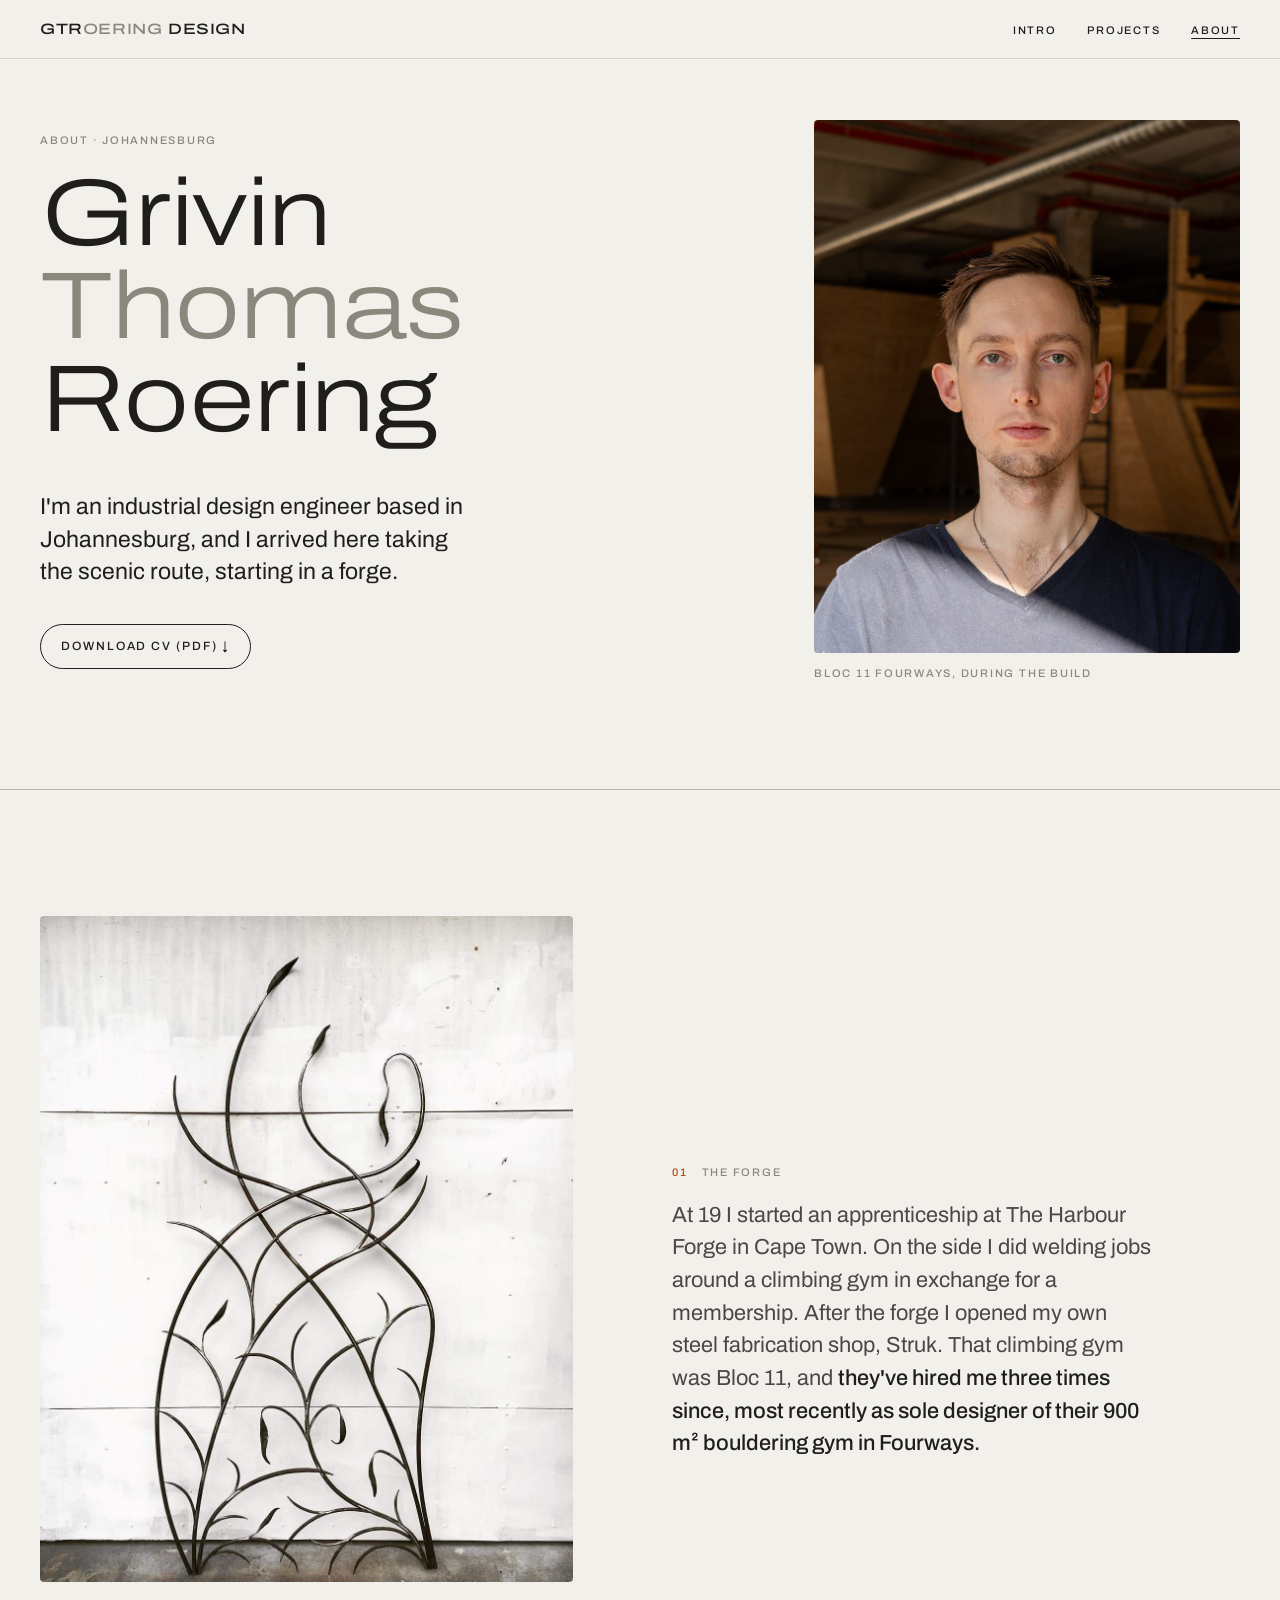
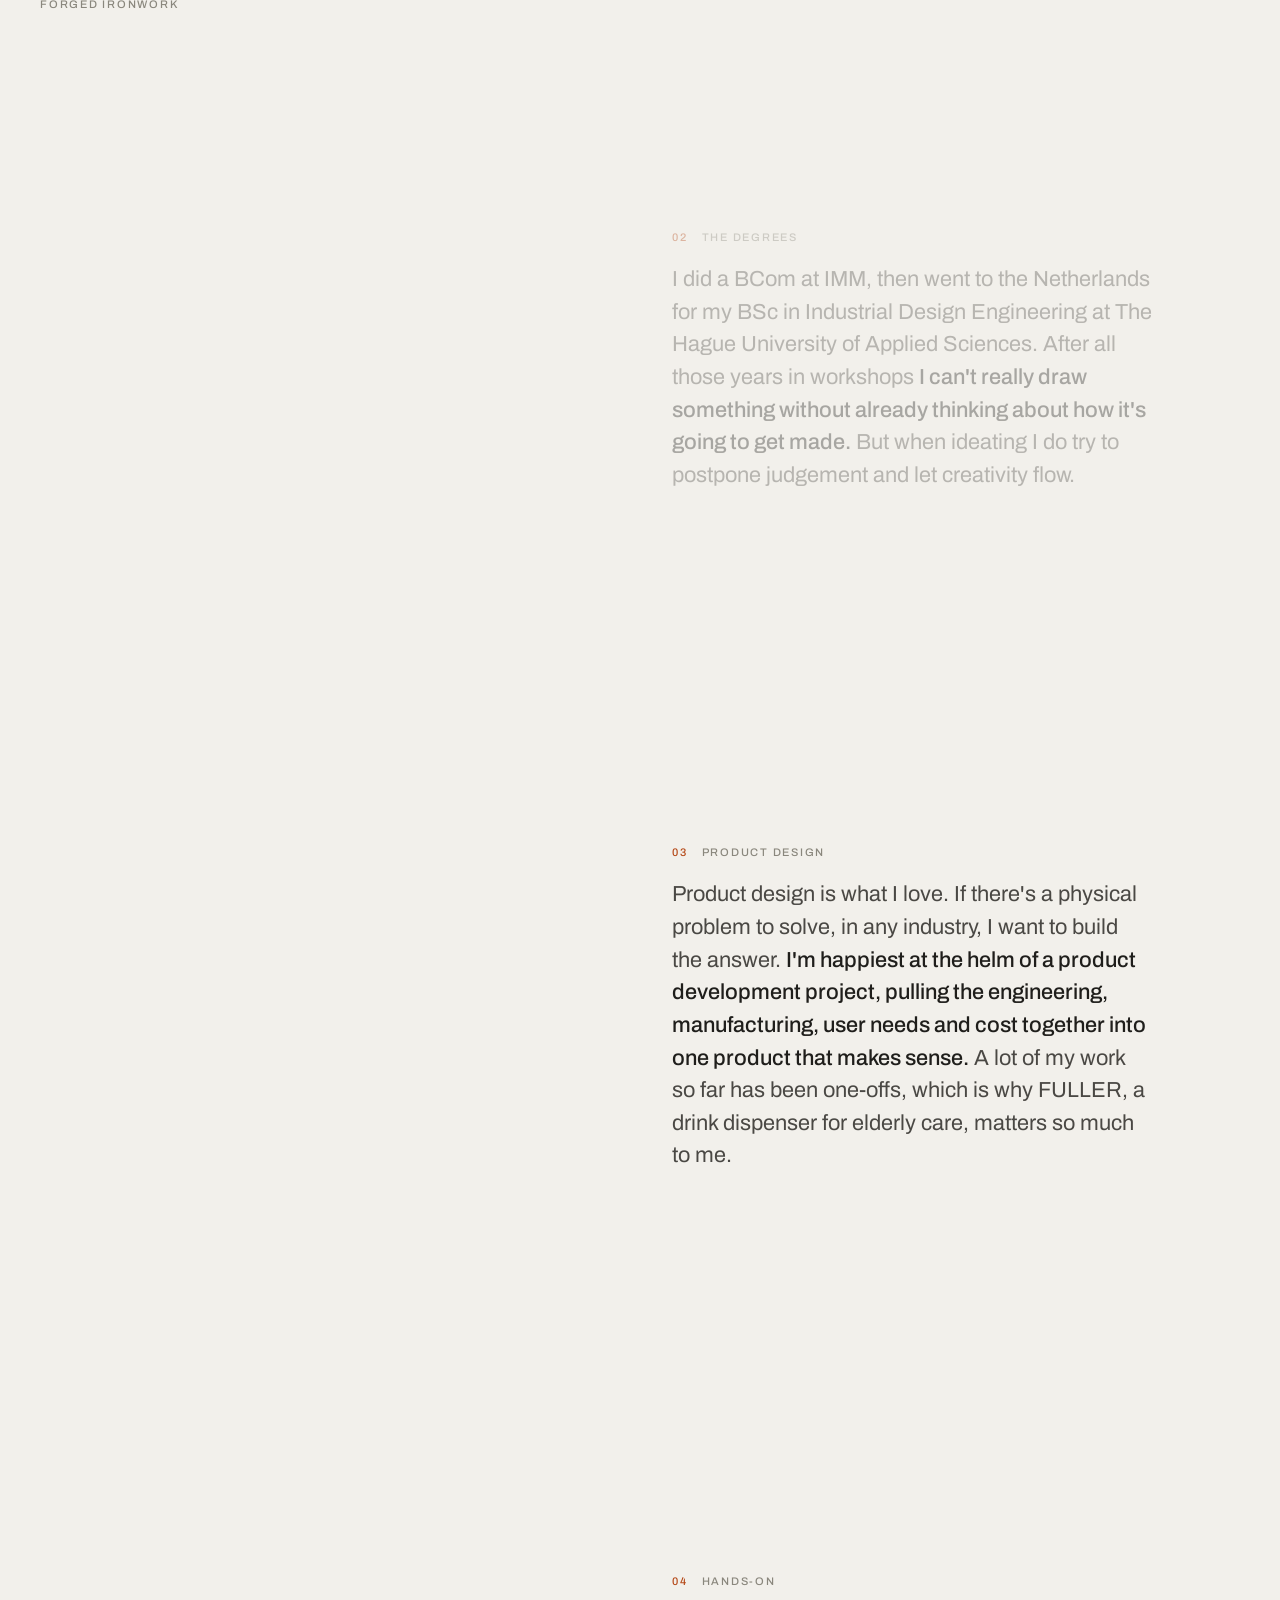
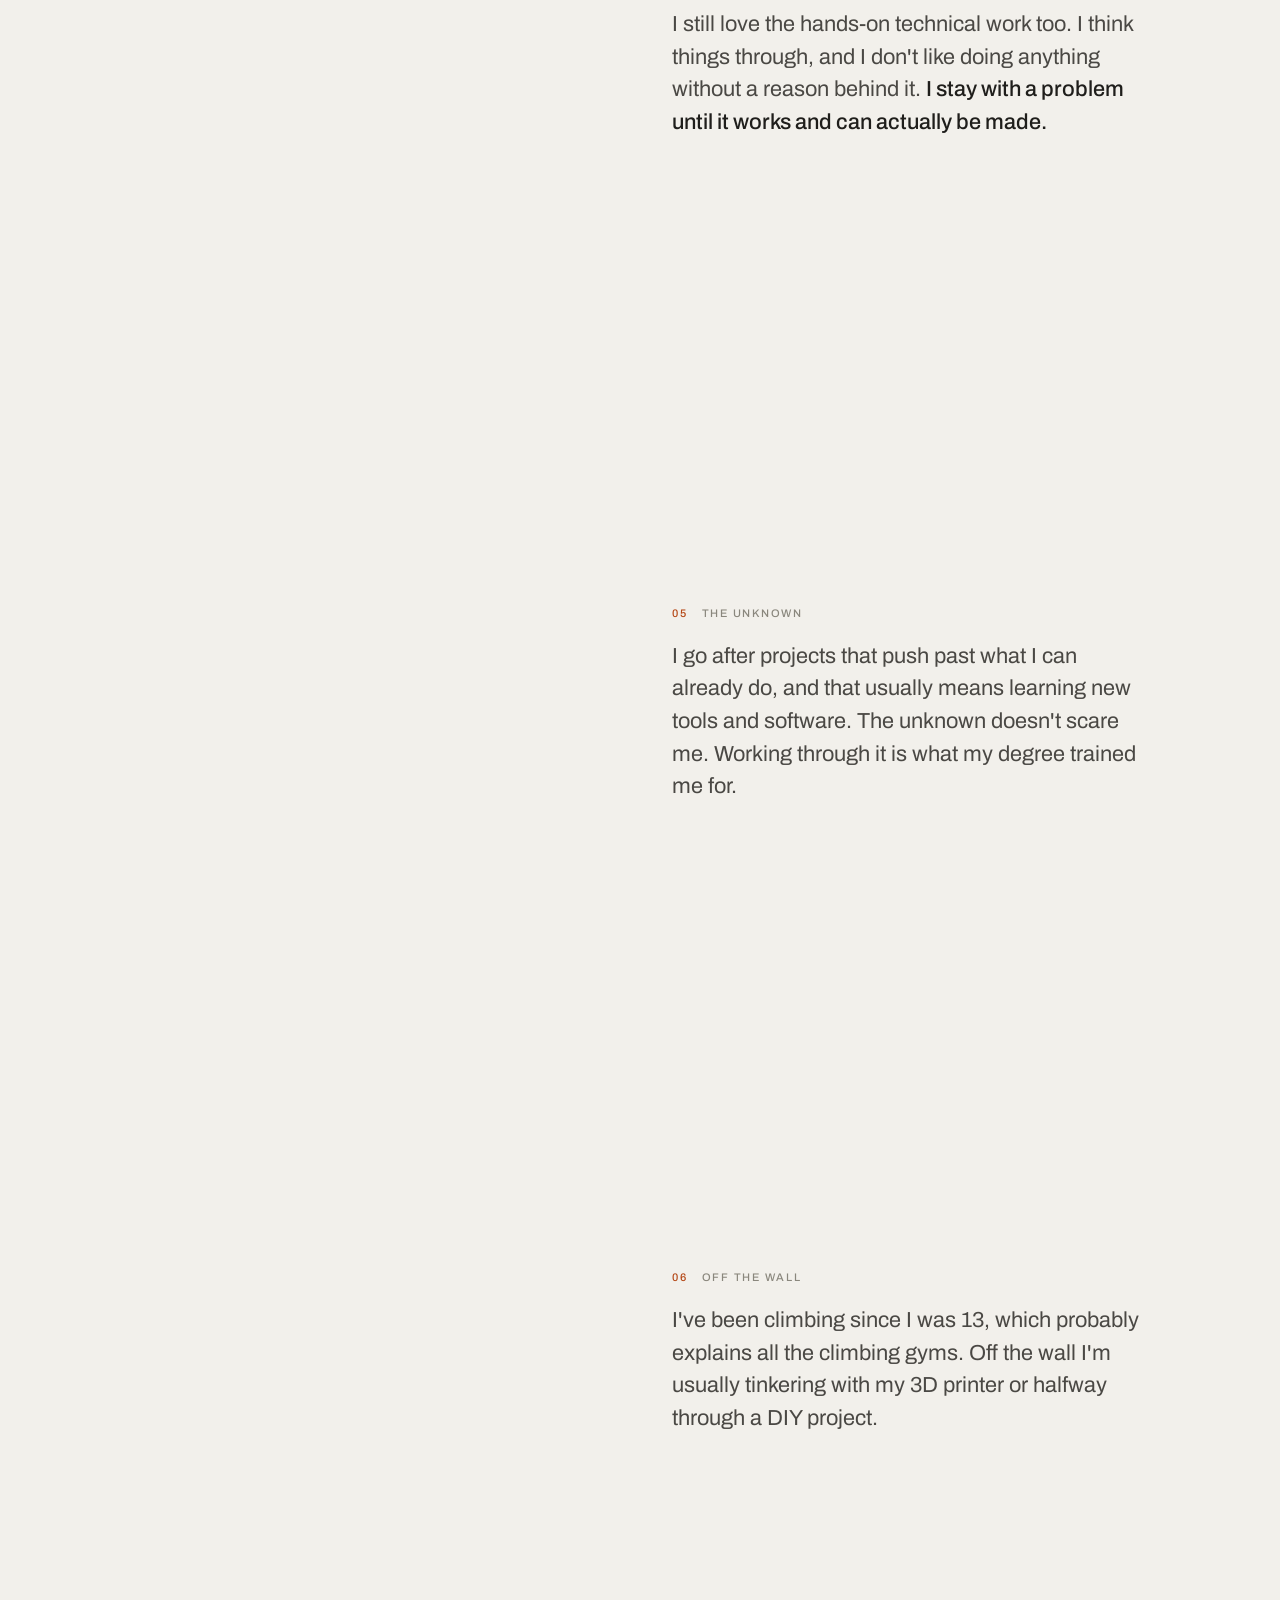
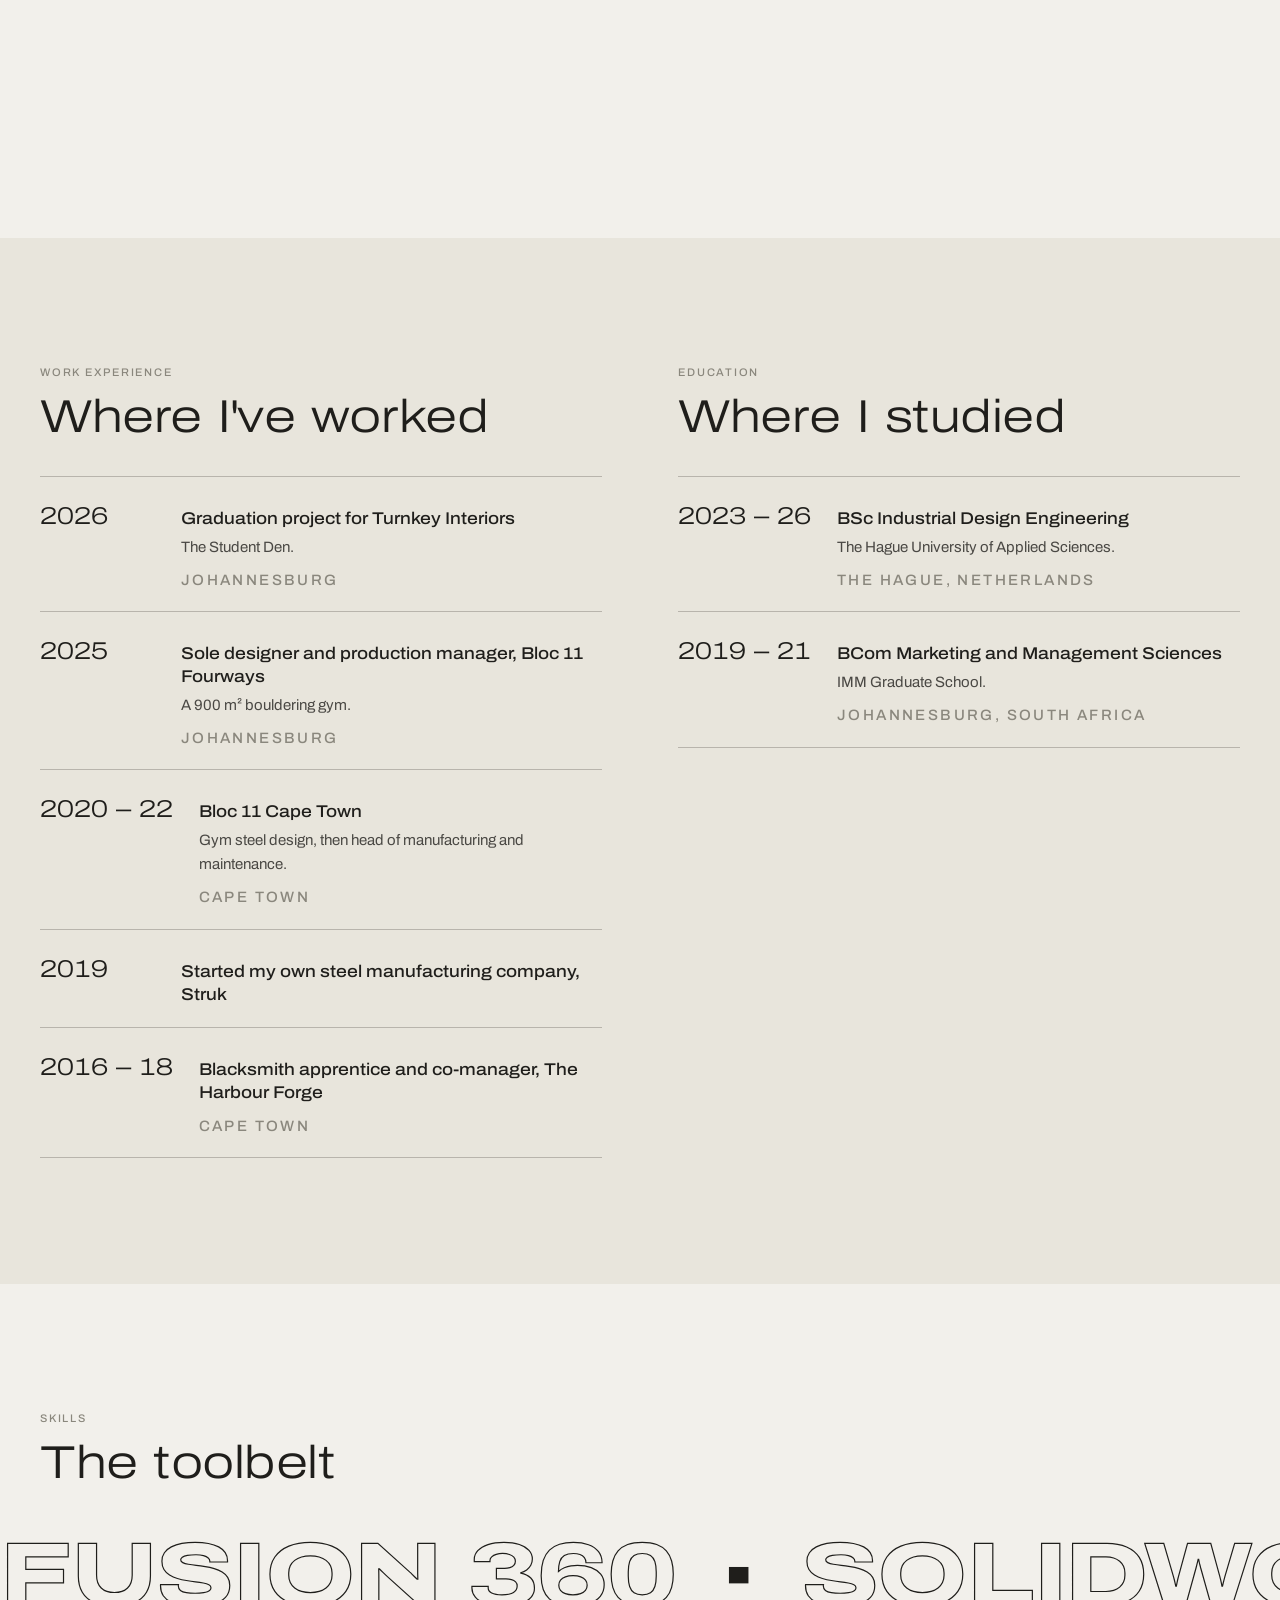
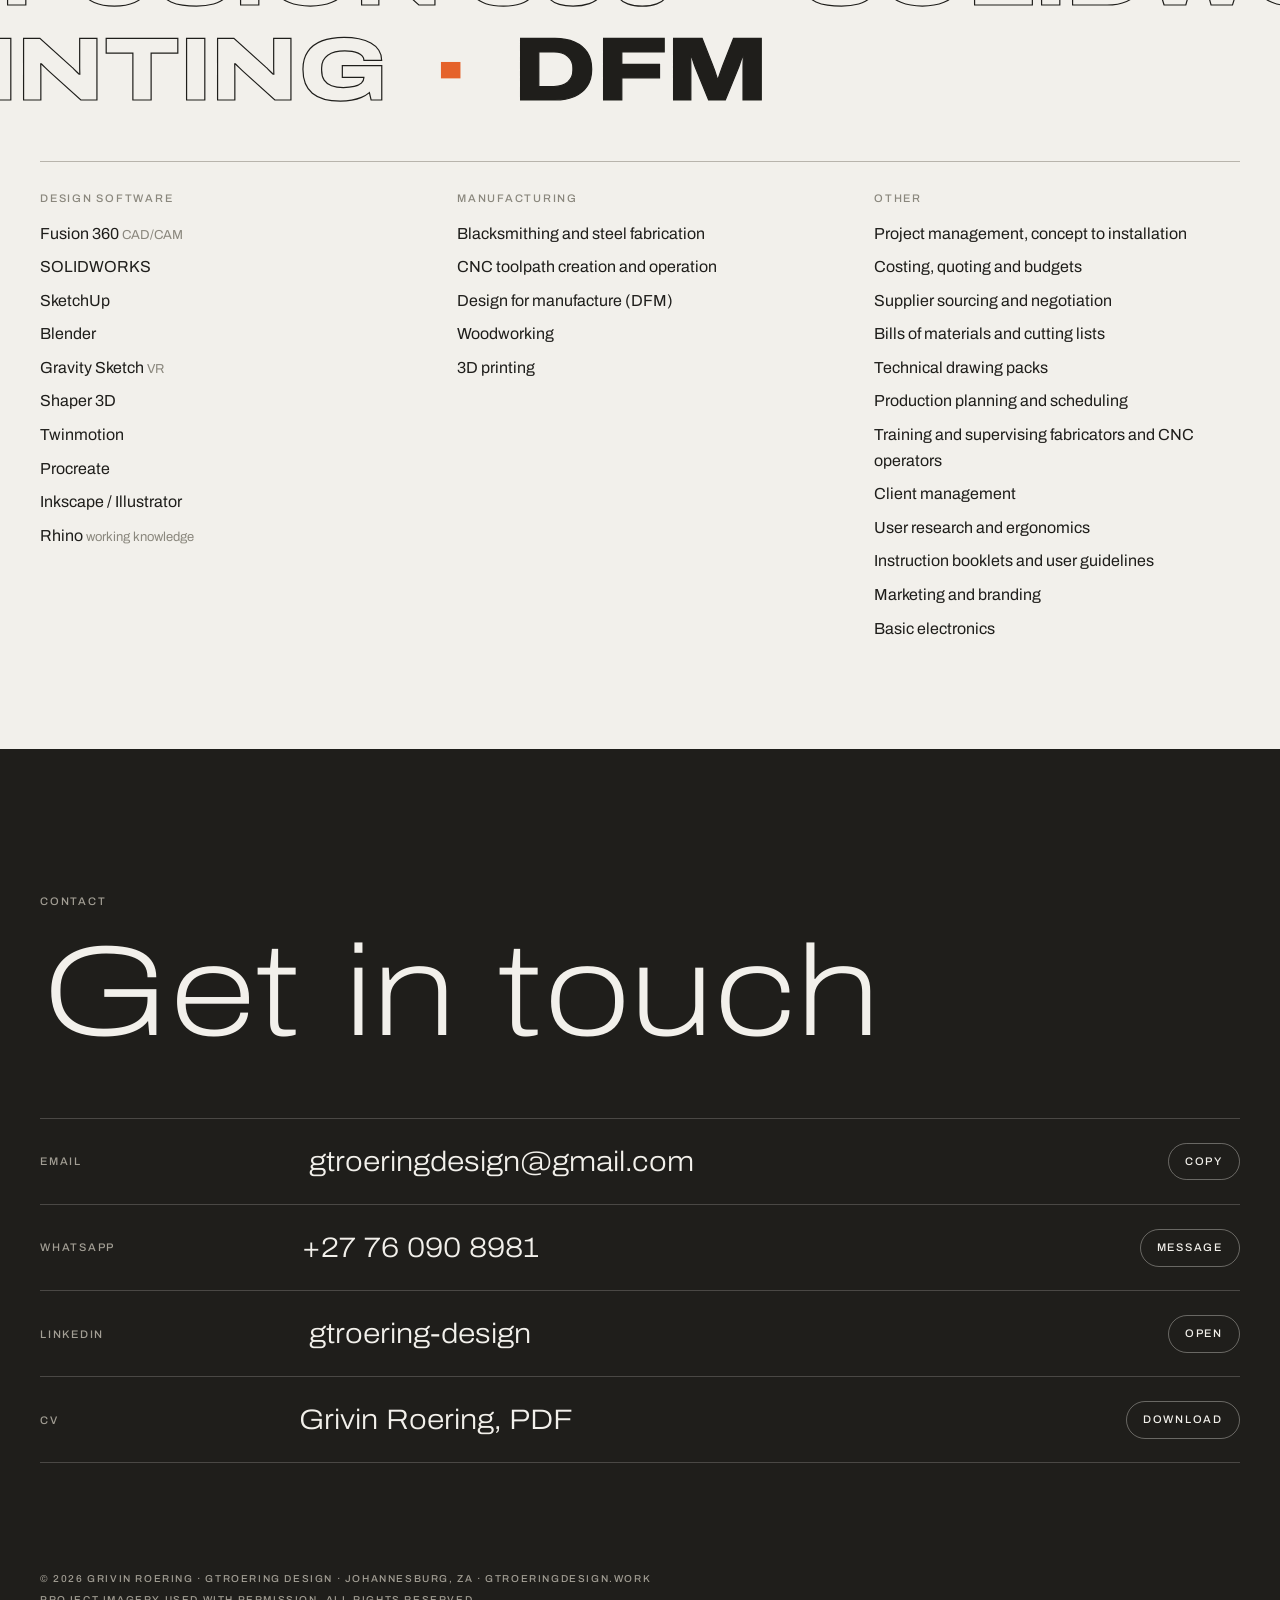
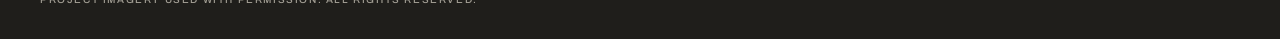
==== commit 940b96a6: "Add files via upload" ====
--- a/about.html
+++ b/about.html
@@ -21,7 +21,7 @@
 <link rel="preconnect" href="https://fonts.googleapis.com">
 <link rel="preconnect" href="https://fonts.gstatic.com" crossorigin>
 <link rel="stylesheet" href="https://fonts.googleapis.com/css2?family=Archivo:wdth,wght@62..125,100..900&display=swap">
-<link rel="stylesheet" href="site.css?v=10">
+<link rel="stylesheet" href="site.css?v=11">
 <style>
   :root { padding-top: env(safe-area-inset-top, 0px); padding-bottom: env(safe-area-inset-bottom, 0px); }
   [hidden] { display: none !important; }
@@ -320,5 +320,6 @@
 })();
 </script>
 <script src="mobile-motion.js" defer></script>
+<script src="phone-uffb.js" defer></script>
 </body>
 </html>
--- a/site.css
+++ b/site.css
@@ -702,3 +702,12 @@
   .now-bar a { display: inline-flex; align-items: center; gap: 6px; padding: 12px 16px; border-radius: 999px;
     background: var(--ink); color: var(--ground, #F2F0EB); box-shadow: 0 6px 20px rgba(31, 30, 27, 0.25); }
 }
+
+/* Phones: a small fixed thumbnail beside each project in the index */
+@media (max-width: 899px) {
+  .proj-index a { grid-template-columns: 2.6em minmax(0, 1fr) 76px; align-items: center; column-gap: 12px; row-gap: 2px; }
+  .proj-index .n { grid-row: 1 / span 2; align-self: center; }
+  .proj-index .t, .proj-index .label { grid-column: 2; }
+  .proj-index .peek { display: block; position: static; grid-column: 3; grid-row: 1 / span 2; width: 76px; translate: none;
+    opacity: 1; scale: 1; box-shadow: none; border-radius: 3px; }
+}
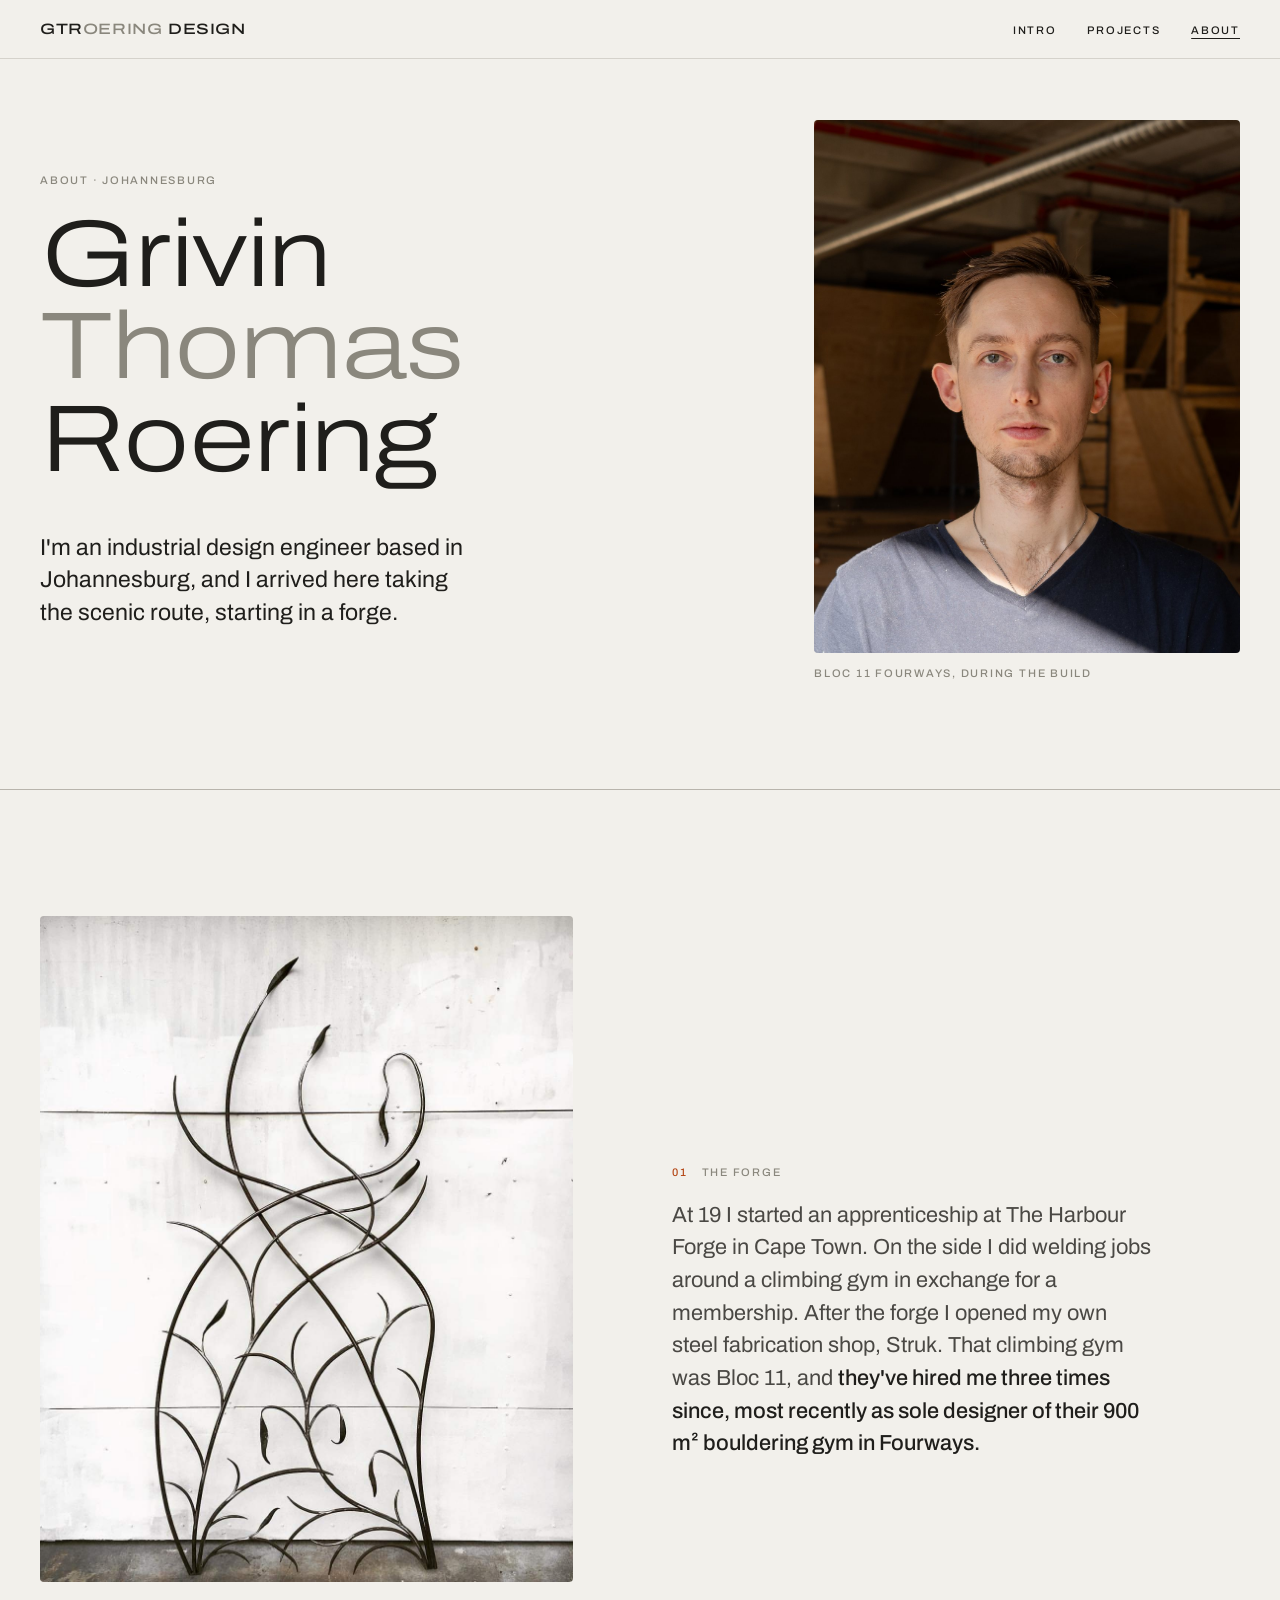
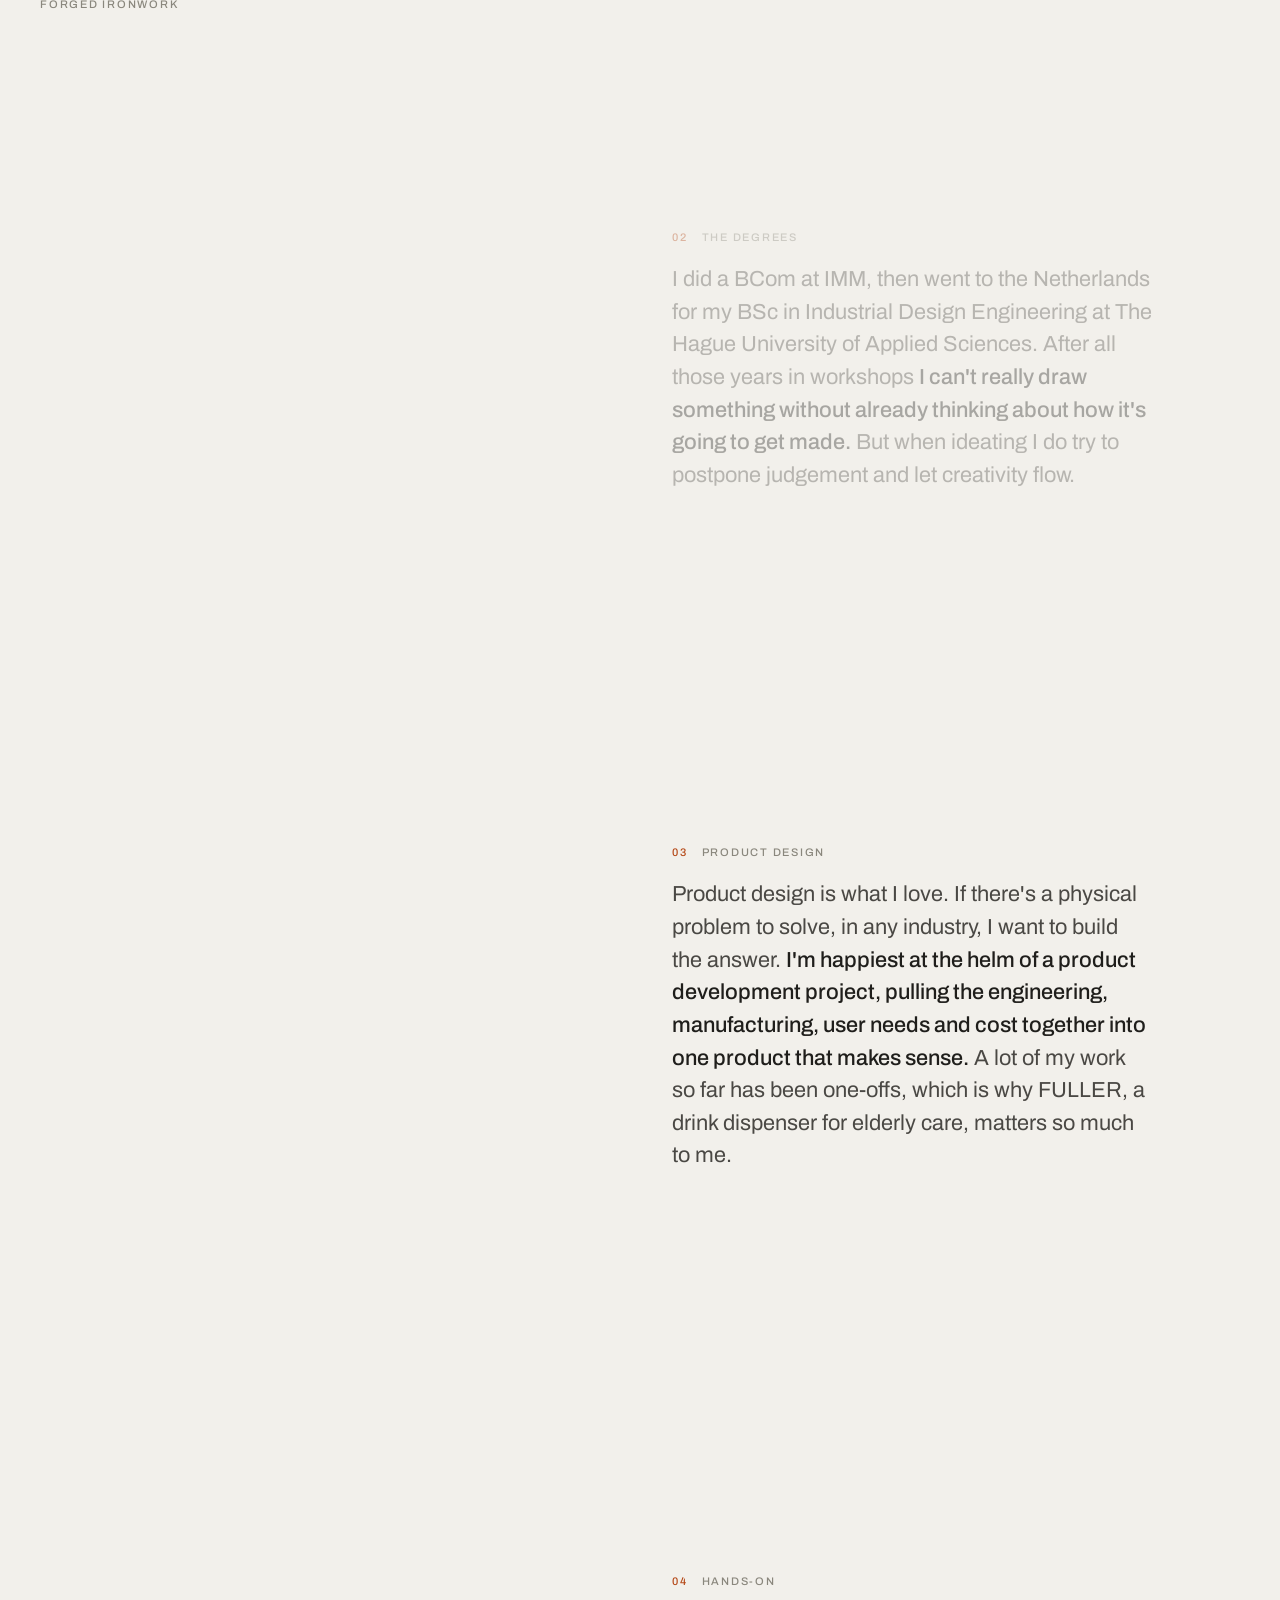
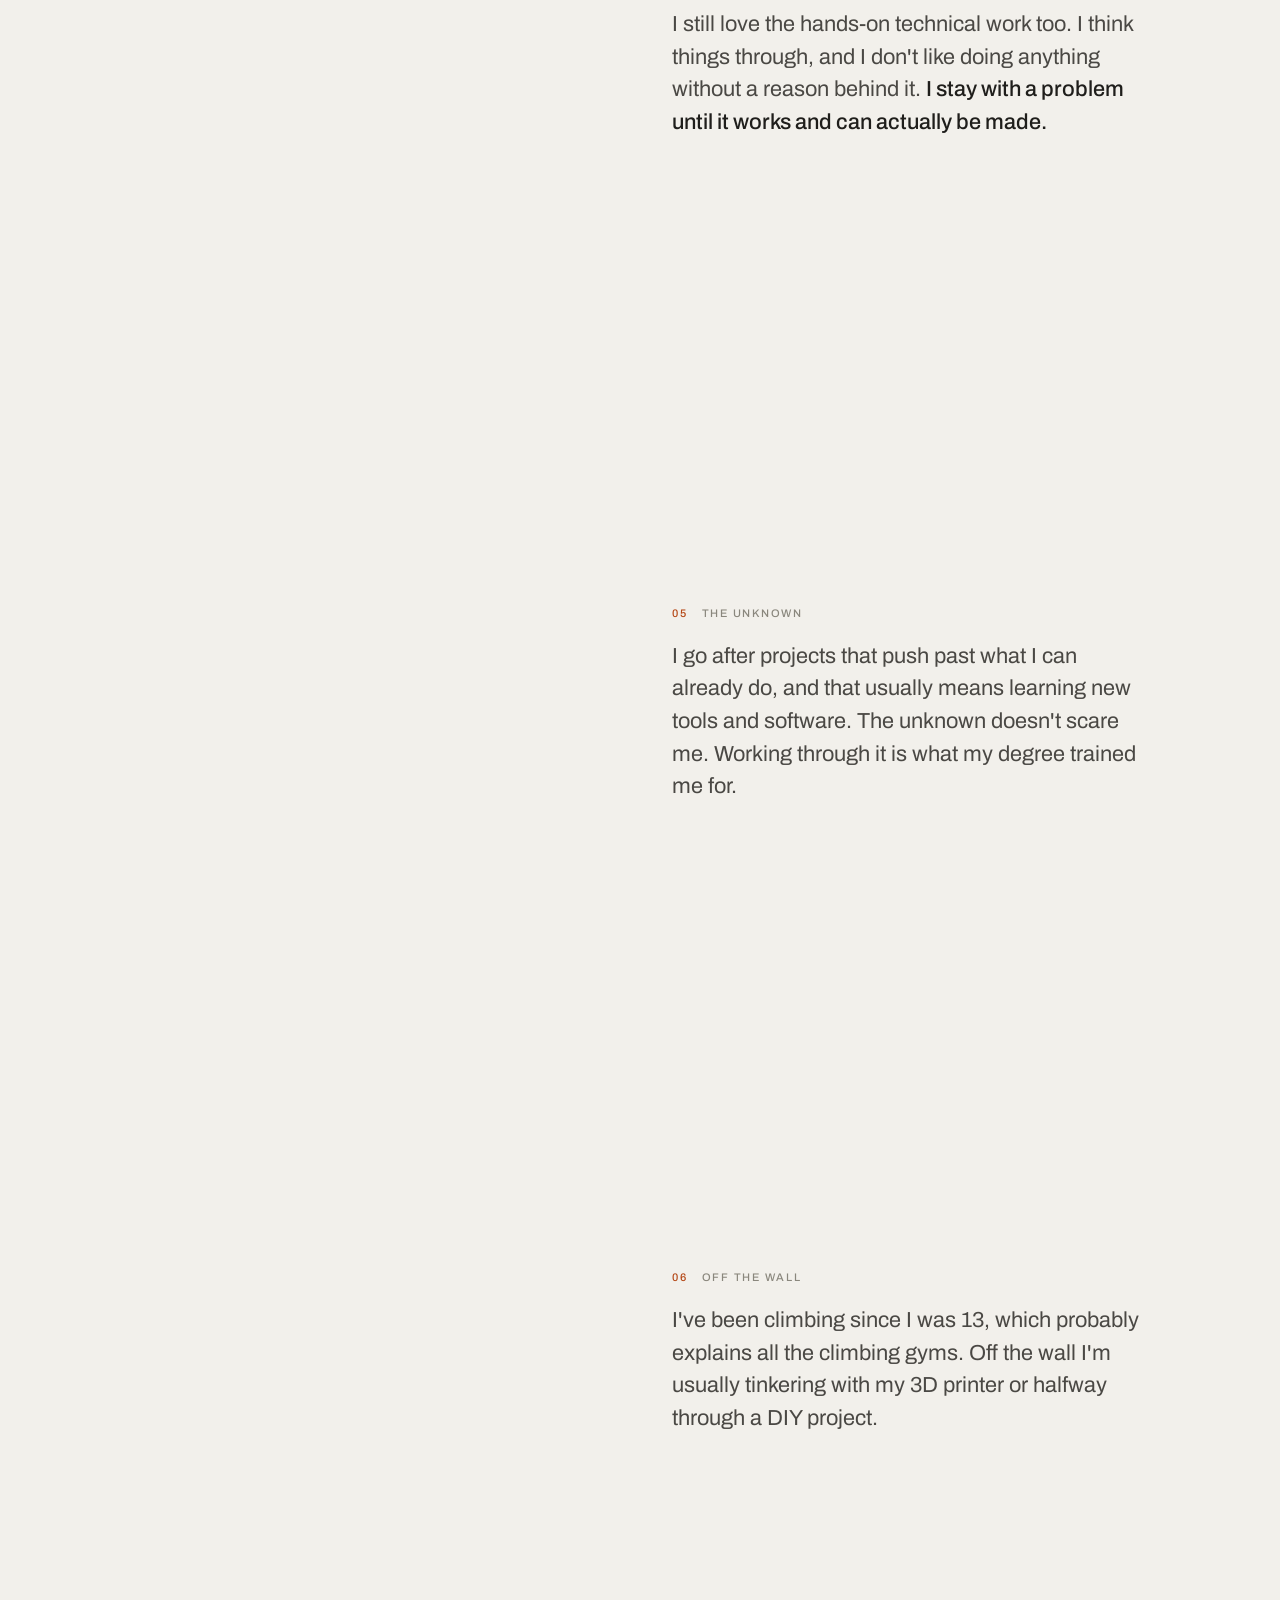
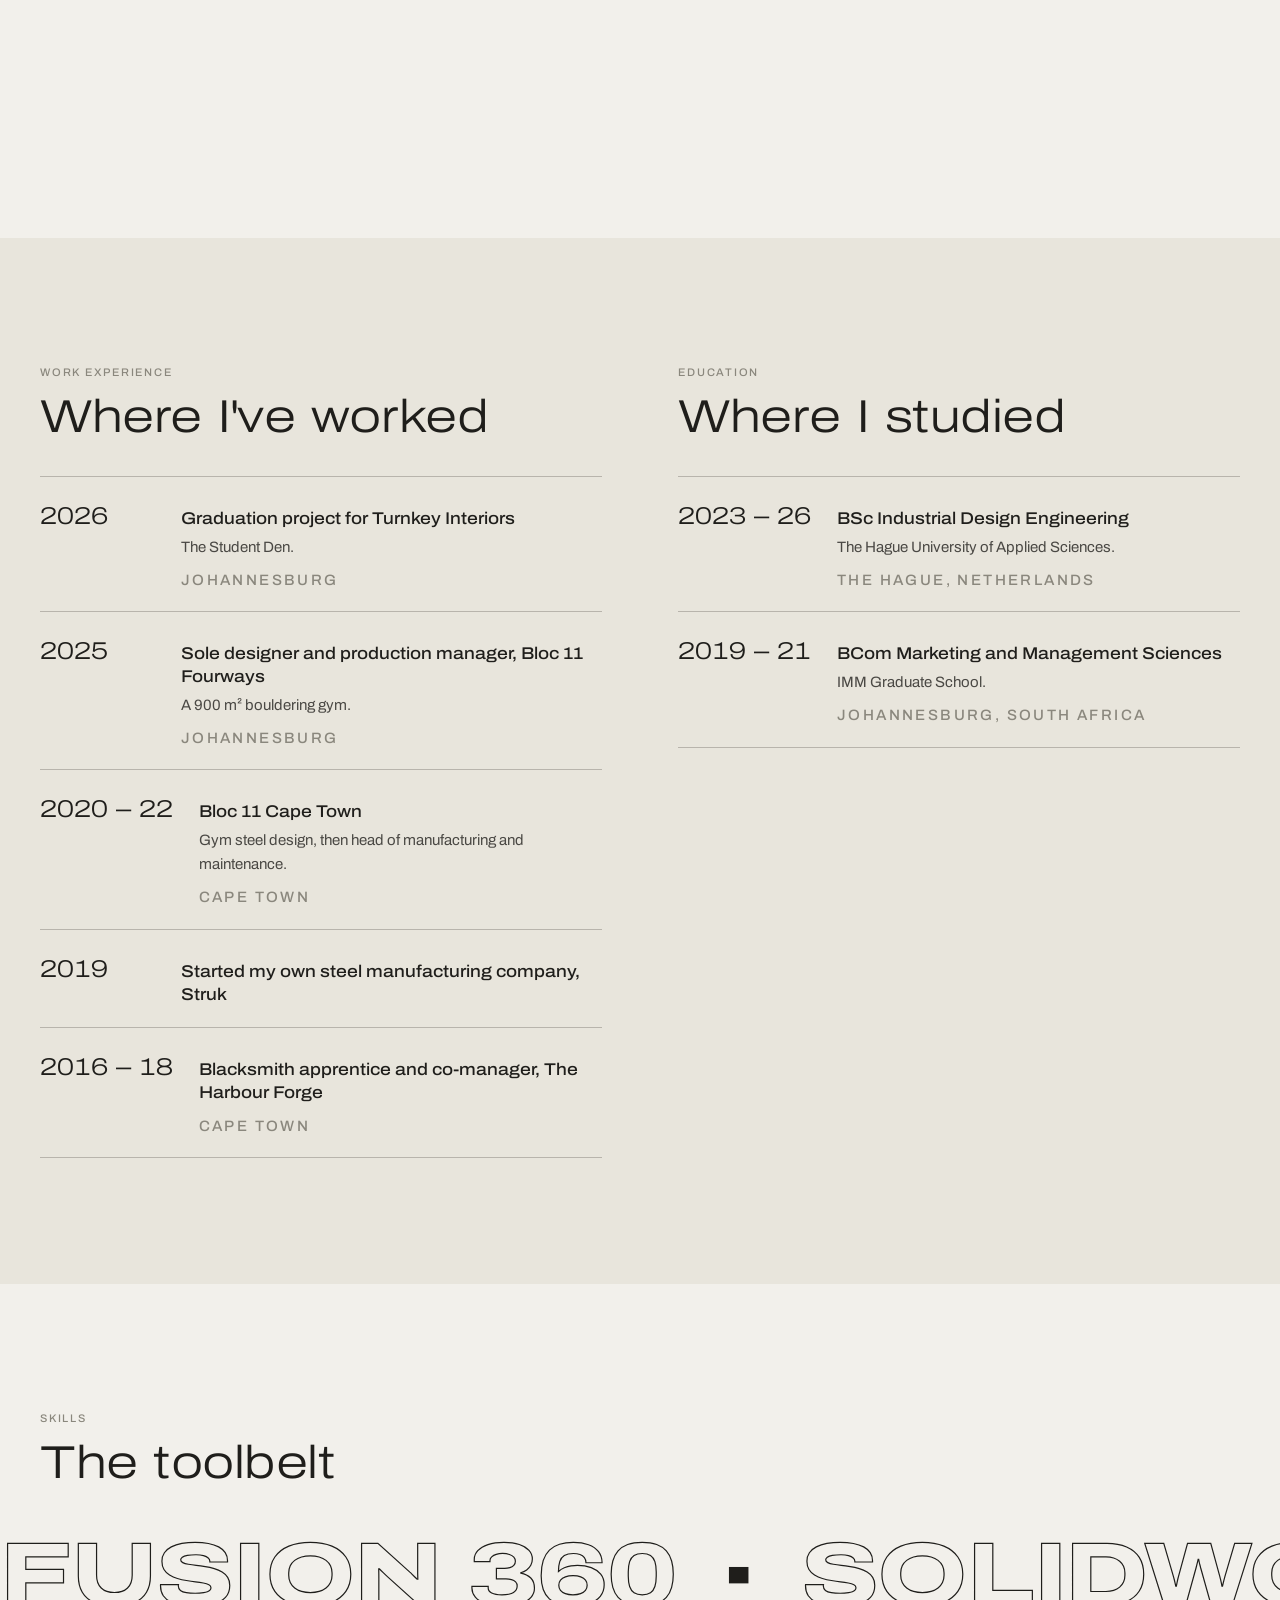
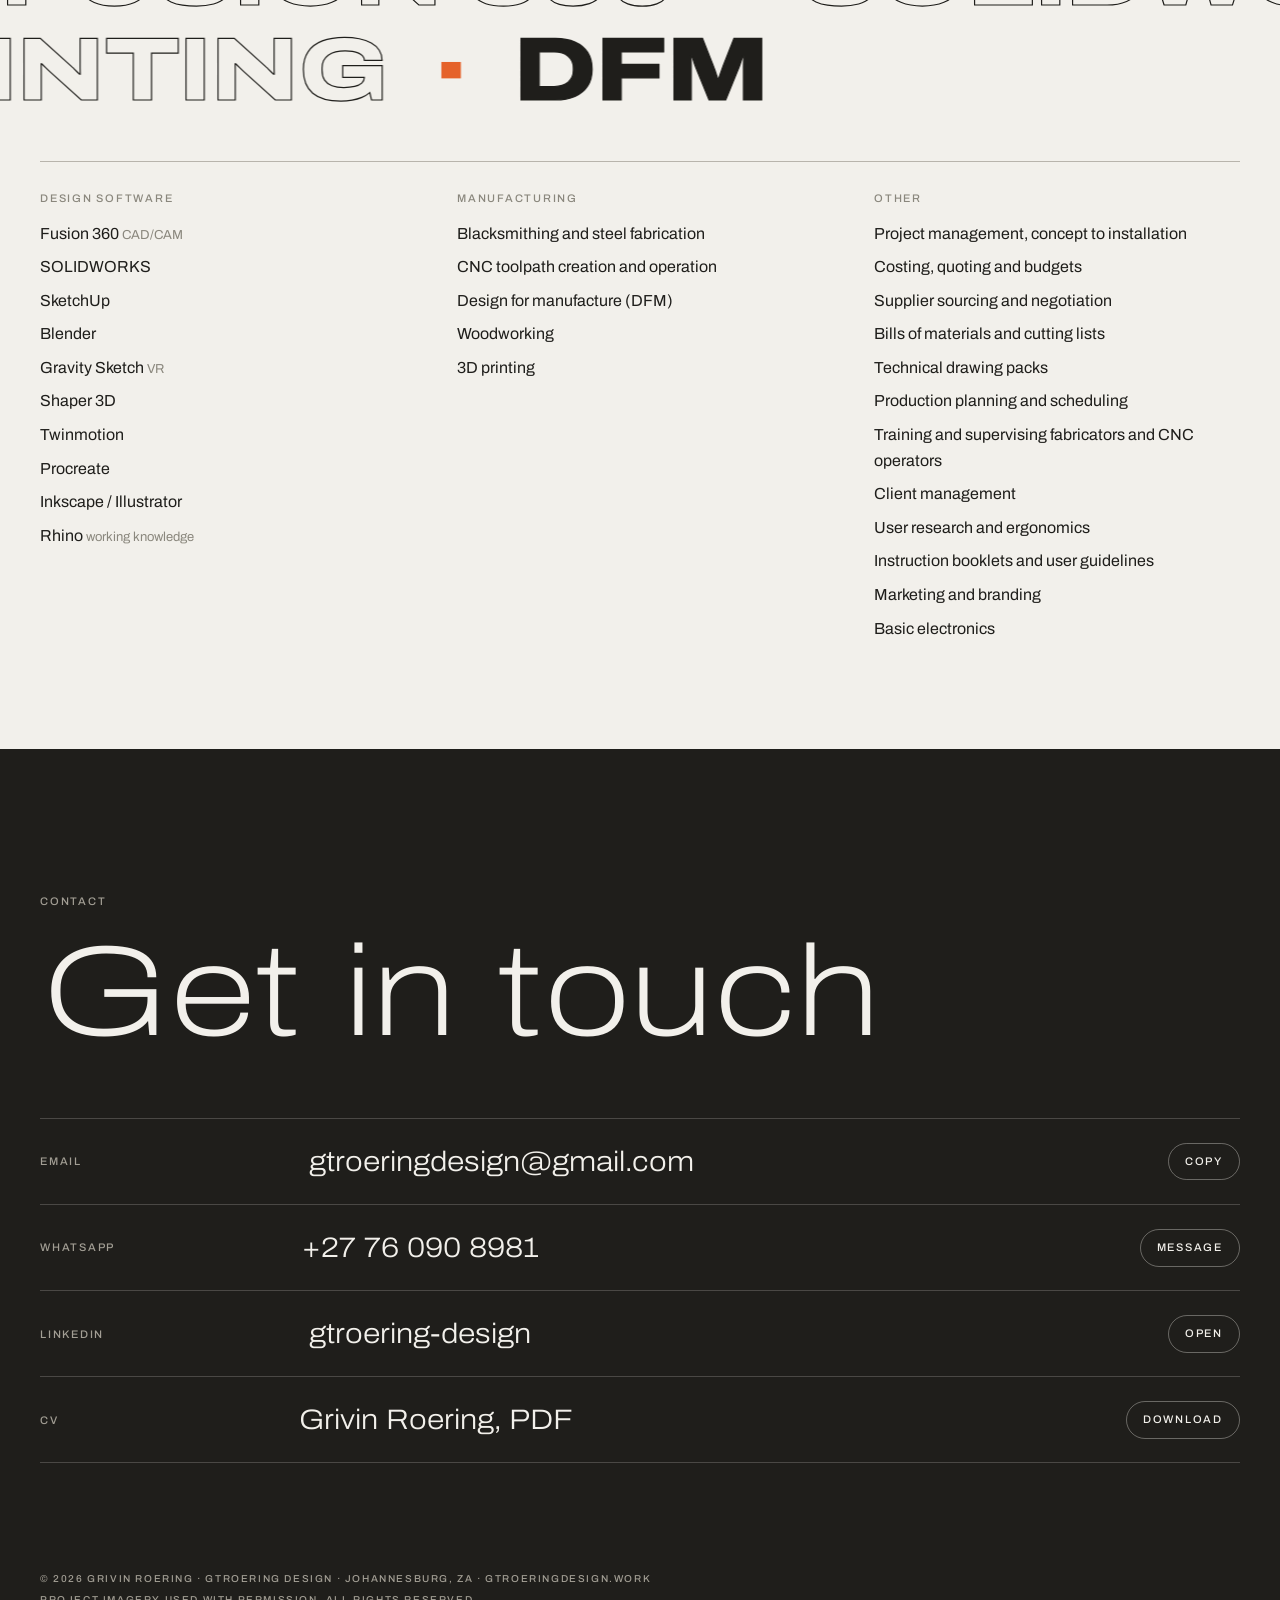
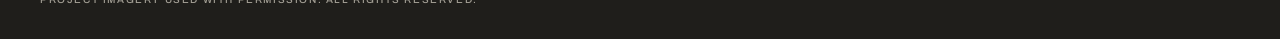
==== commit 67abe4cb: "Add files via upload" ====
--- a/about.html
+++ b/about.html
@@ -47,7 +47,6 @@
         <p class="label" style="margin-bottom:20px">About · Johannesburg</p>
         <h1 class="display"><span>Grivin</span><span class="mid">Thomas</span><span>Roering</span></h1>
         <p class="lead">I'm an industrial design engineer based in Johannesburg, and I arrived here taking the scenic route, starting in a forge.</p>
-        <a class="cv-btn" href="Grivin-Roering-CV.pdf" download>Download CV <span aria-hidden="true">(PDF) &#8595;</span></a>
       </div>
       <figure class="portrait-wrap" style="margin:0">
         <div class="portrait"><img id="portrait" src="img/about-portrait.jpg" alt="Portrait of Grivin Roering inside the Bloc 11 Fourways build" width="1200" height="1500" fetchpriority="high"></div>
